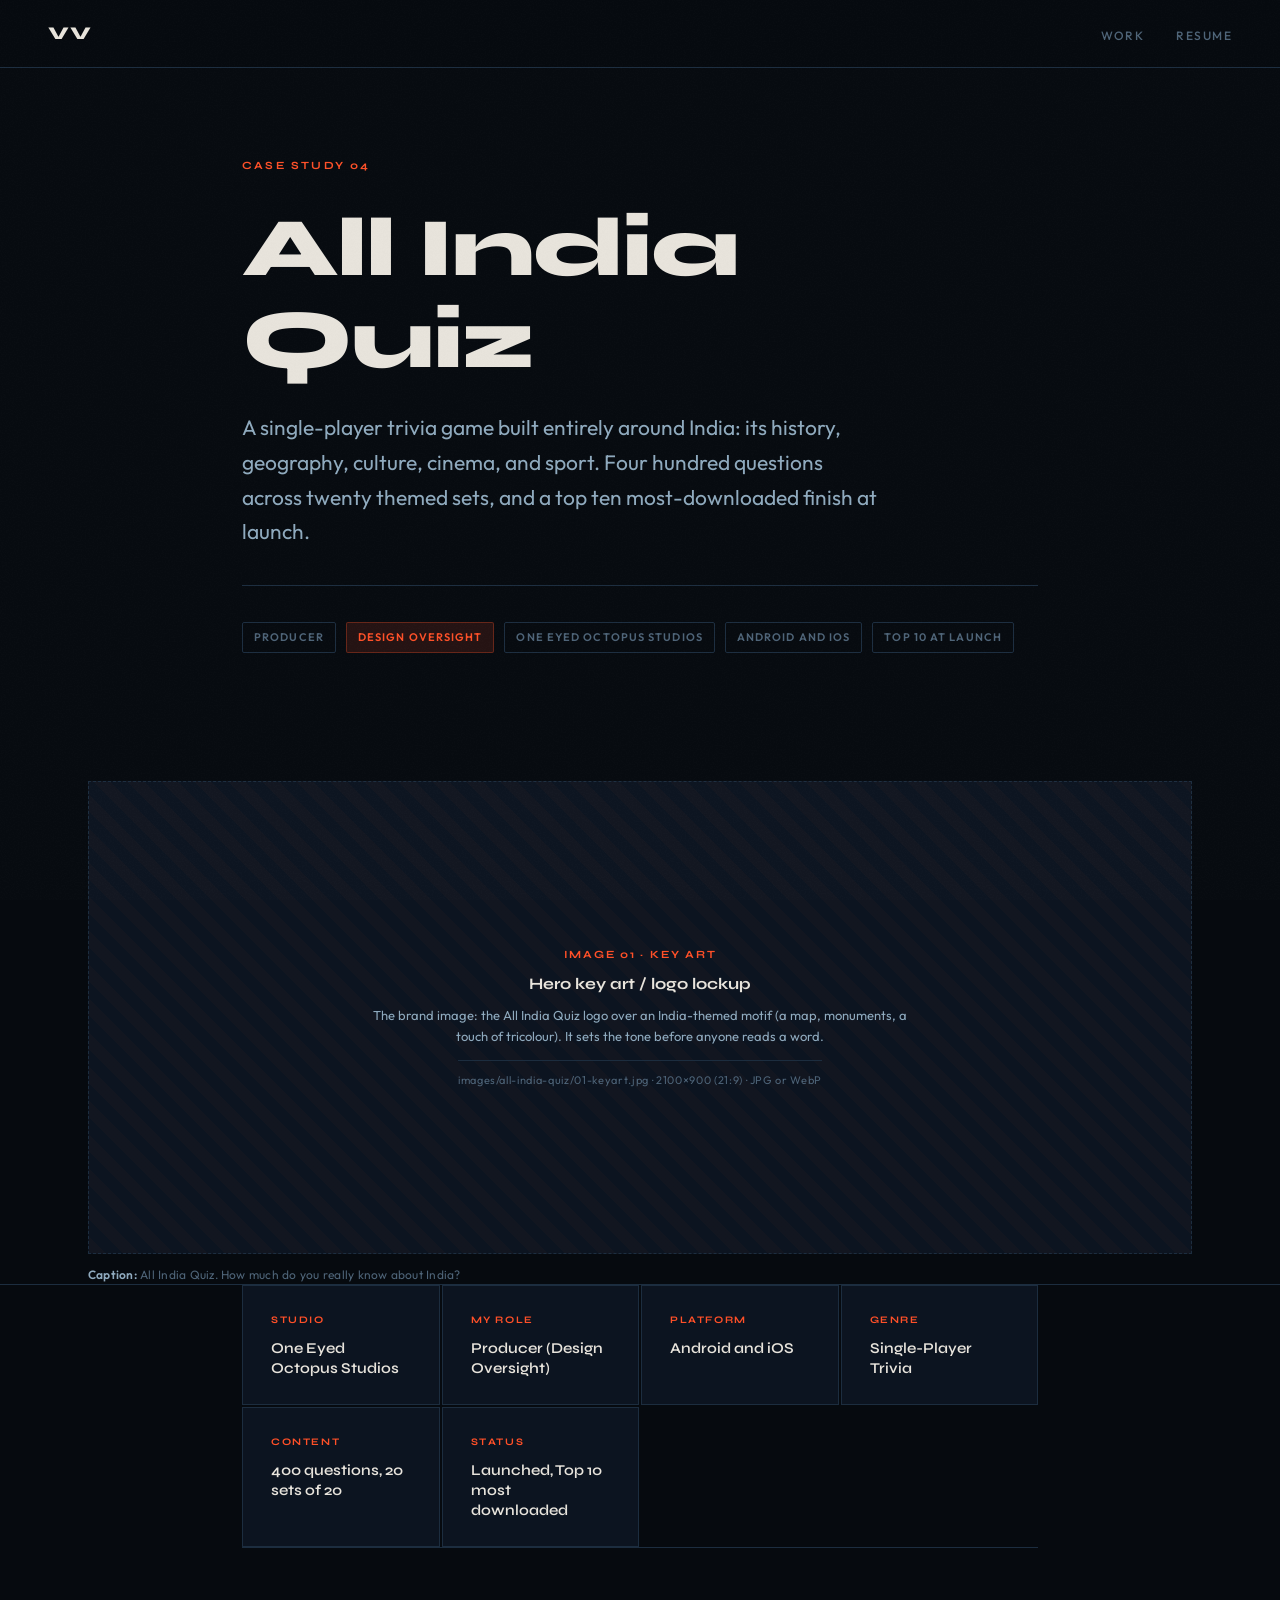
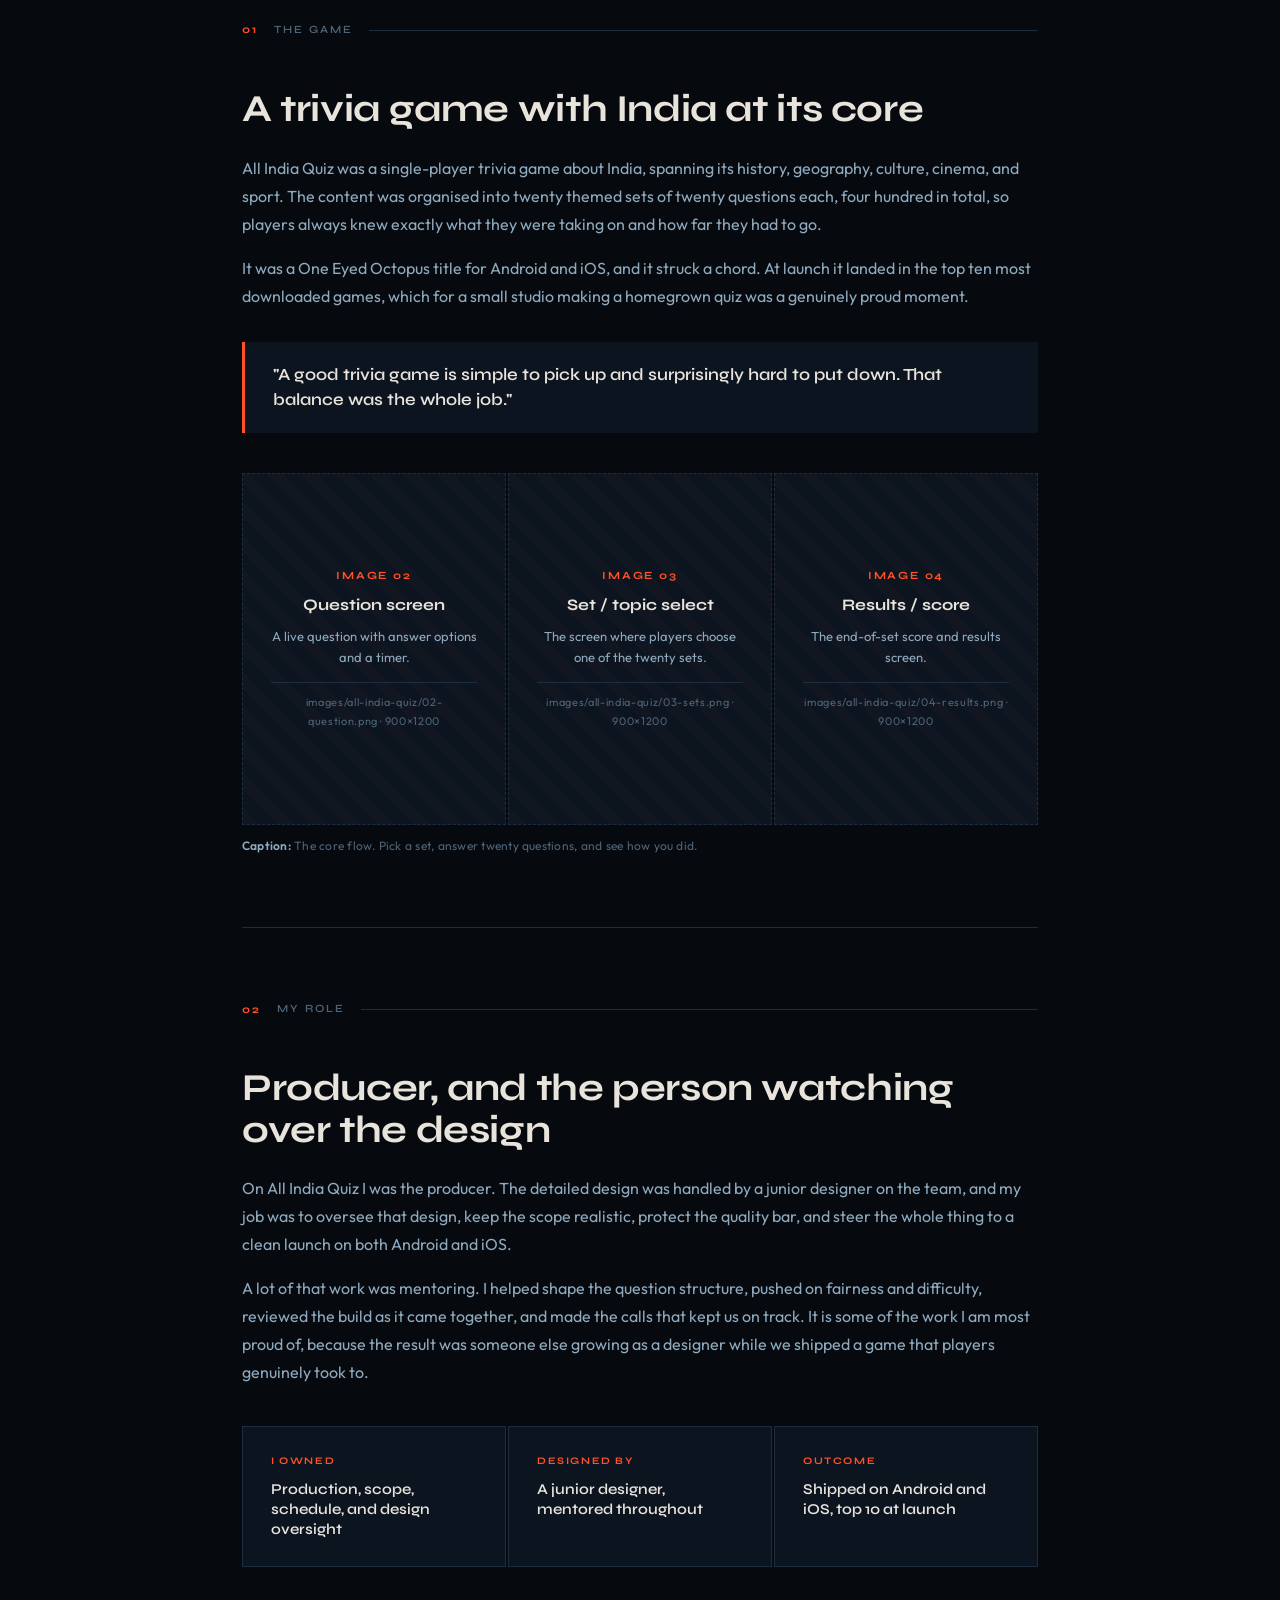
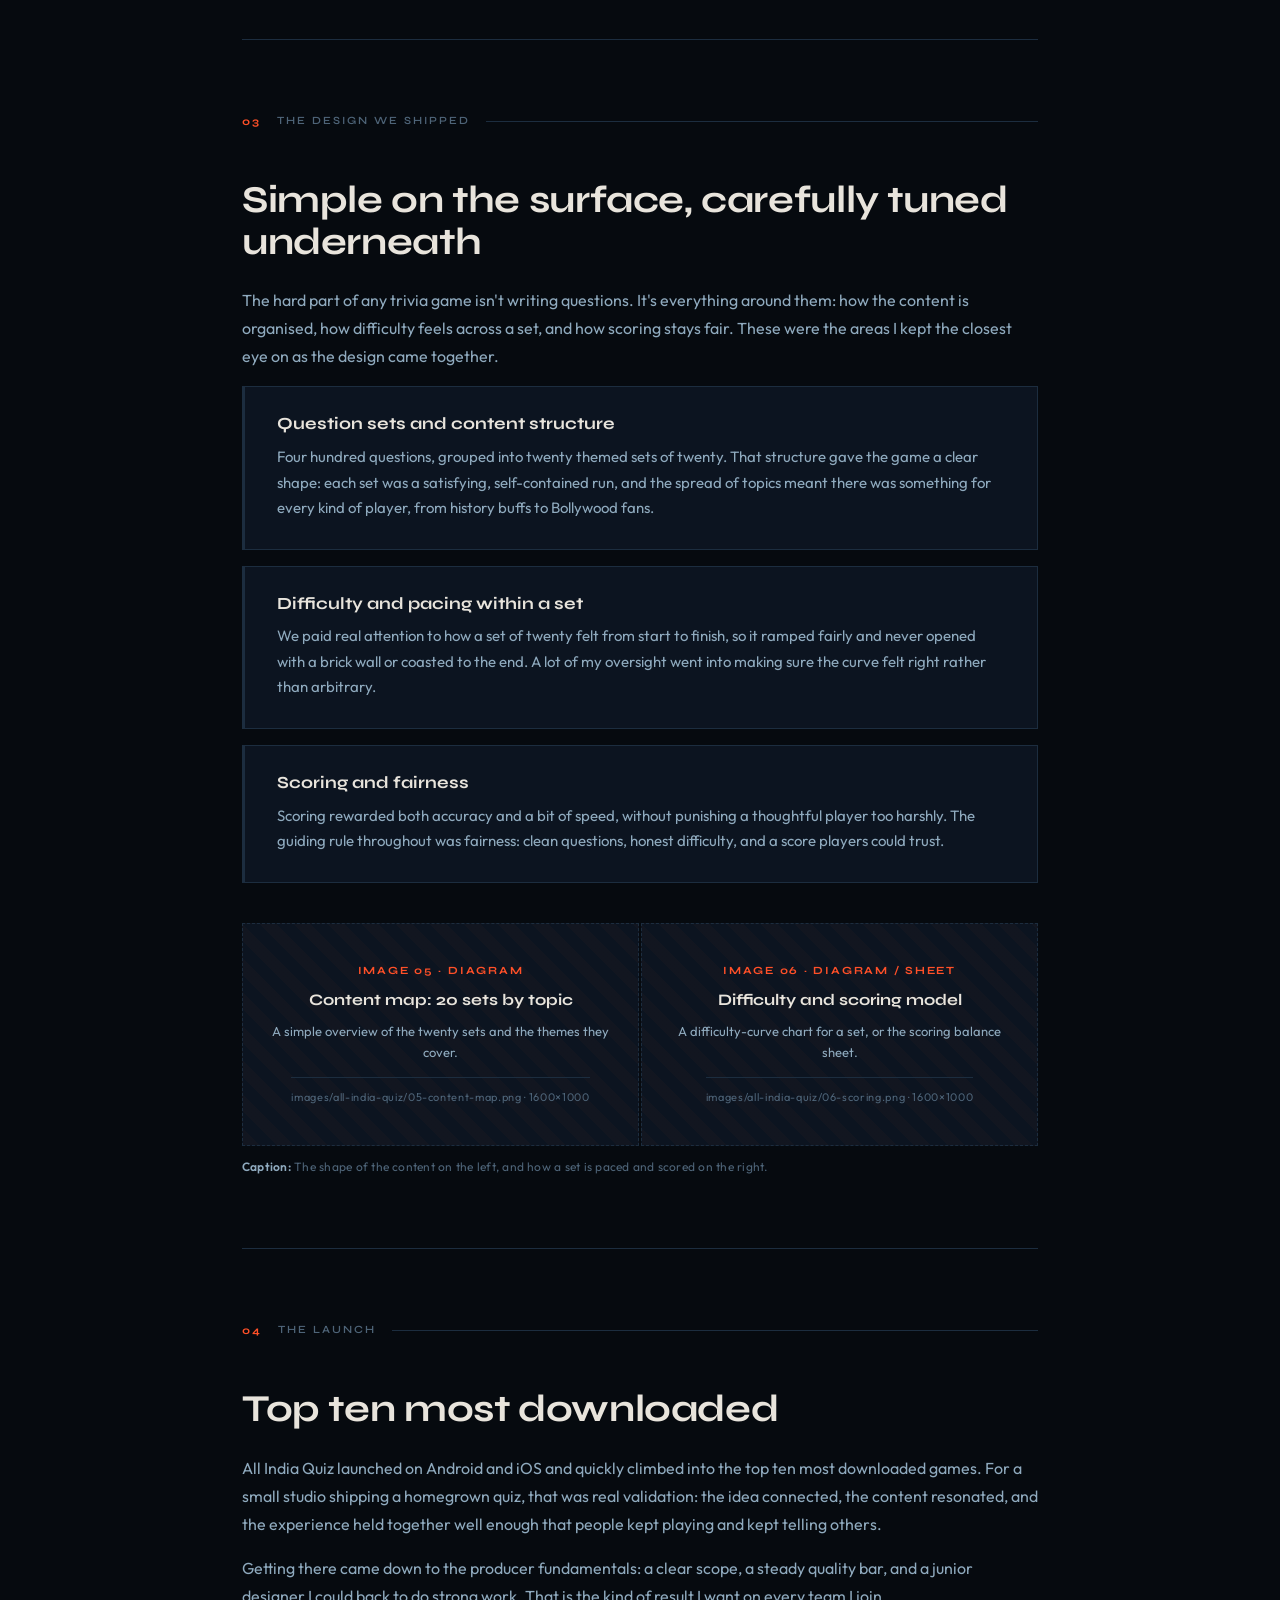
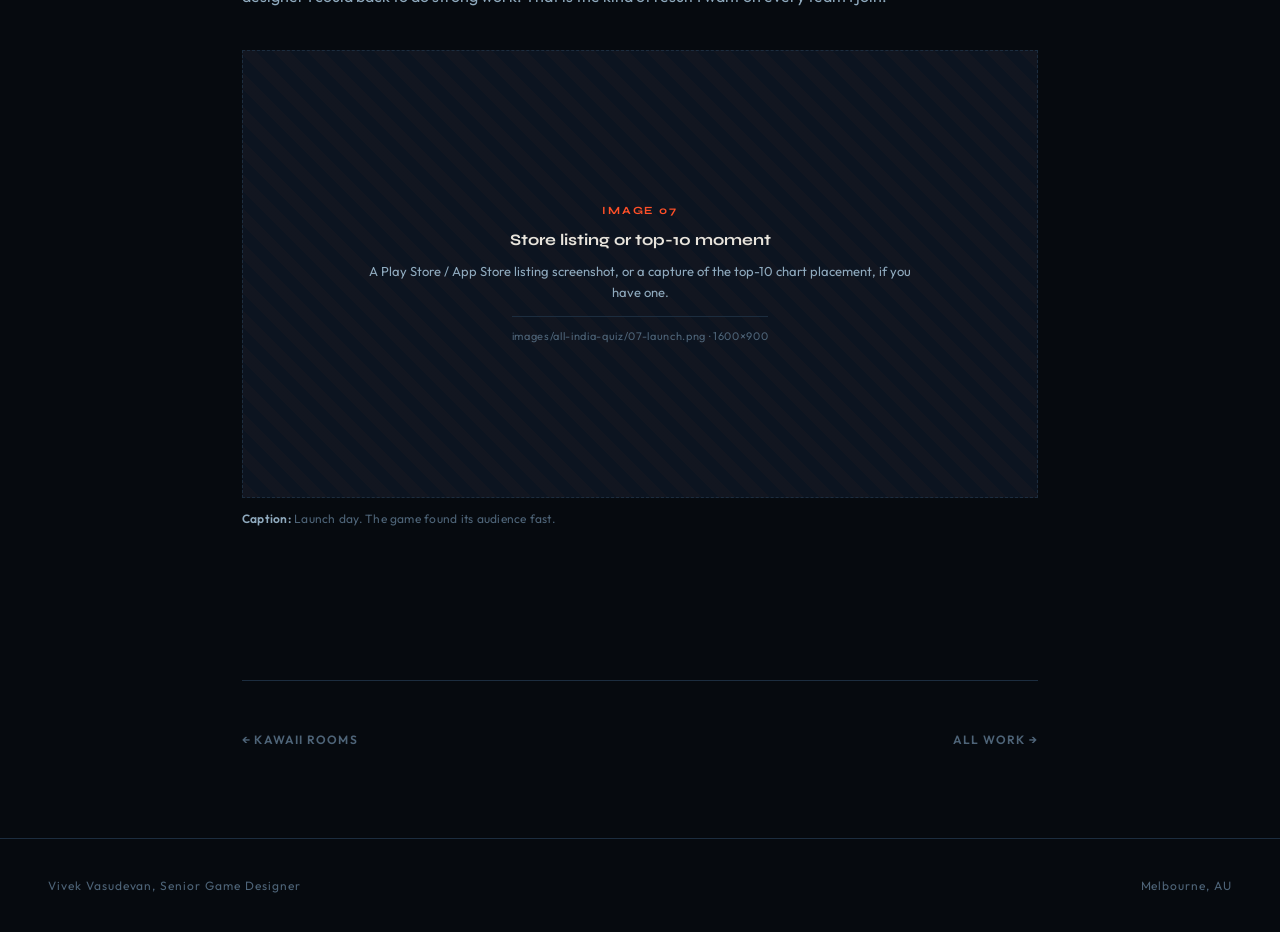
==== all-india-quiz.html @ 25014b4a "Relaunch as game design portfolio with new case studies - New dark 'Senior Game Designer' homepage (" ====
<!DOCTYPE html>
<html lang="en">
<head>
  <meta charset="UTF-8">
  <meta name="viewport" content="width=device-width, initial-scale=1.0">
  <title>All India Quiz · Vivek Vasudevan</title>
  <link rel="stylesheet" href="styles.css">
</head>
<body>

  <nav>
    <a class="nav-logo" href="index.html">VV</a>
    <ul class="nav-links">
      <li><a href="index.html">Work</a></li>
      <li><a href="resume.html">Resume</a></li>
    </ul>
  </nav>

  <!-- ─── HERO ─── -->
  <div class="container">
    <section class="cs-hero">
      <p class="eyebrow animate-1">Case Study 04</p>
      <h1 class="animate-2" style="margin-bottom: 24px;">All India<br>Quiz</h1>
      <p class="lead animate-3">A single-player trivia game built entirely around India: its history, geography, culture, cinema, and sport. Four hundred questions across twenty themed sets, and a top ten most-downloaded finish at launch.</p>
      <div class="cs-meta animate-4">
        <span class="tag">Producer</span>
        <span class="tag-accent tag">Design Oversight</span>
        <span class="tag">One Eyed Octopus Studios</span>
        <span class="tag">Android and iOS</span>
        <span class="tag">Top 10 at launch</span>
      </div>
    </section>
  </div>

  <!-- KEY ART -->
  <div class="wide">
    <div class="media media-wide">
      <div class="img-ph r-ultra">
        <span class="ph-icon">Image 01 · Key Art</span>
        <span class="ph-title">Hero key art / logo lockup</span>
        <span class="ph-desc">The brand image: the All India Quiz logo over an India-themed motif (a map, monuments, a touch of tricolour). It sets the tone before anyone reads a word.</span>
        <span class="ph-spec">images/all-india-quiz/01-keyart.jpg · 2100×900 (21:9) · JPG or WebP</span>
      </div>
      <figcaption><strong>Caption:</strong> All India Quiz. How much do you really know about India?</figcaption>
    </div>
  </div>

  <hr class="divider">

  <!-- INFO GRID -->
  <div class="container" style="padding-top: 0; padding-bottom: 0;">
    <div class="info-grid" style="margin-top: 0;">
      <div class="info-block">
        <div class="label">Studio</div>
        <div class="value">One Eyed Octopus Studios</div>
      </div>
      <div class="info-block">
        <div class="label">My Role</div>
        <div class="value">Producer (Design Oversight)</div>
      </div>
      <div class="info-block">
        <div class="label">Platform</div>
        <div class="value">Android and iOS</div>
      </div>
      <div class="info-block">
        <div class="label">Genre</div>
        <div class="value">Single-Player Trivia</div>
      </div>
      <div class="info-block">
        <div class="label">Content</div>
        <div class="value">400 questions, 20 sets of 20</div>
      </div>
      <div class="info-block">
        <div class="label">Status</div>
        <div class="value">Launched, Top 10 most downloaded</div>
      </div>
    </div>
  </div>

  <!-- ─── 01: The Game ─── -->
  <div class="container">
    <section class="cs-section">
      <div class="section-label">
        <span class="num">01</span>
        <h4>The Game</h4>
      </div>
      <h2>A trivia game with India at its core</h2>
      <p style="margin-top: 20px;">All India Quiz was a single-player trivia game about India, spanning its history, geography, culture, cinema, and sport. The content was organised into twenty themed sets of twenty questions each, four hundred in total, so players always knew exactly what they were taking on and how far they had to go.</p>
      <p>It was a One Eyed Octopus title for Android and iOS, and it struck a chord. At launch it landed in the top ten most downloaded games, which for a small studio making a homegrown quiz was a genuinely proud moment.</p>

      <div class="quote-block">
        <p>"A good trivia game is simple to pick up and surprisingly hard to put down. That balance was the whole job."</p>
      </div>

      <!-- SCREEN GALLERY -->
      <div class="media">
        <div class="media-gallery cols-3">
          <div class="img-ph r-port">
            <span class="ph-icon">Image 02</span>
            <span class="ph-title">Question screen</span>
            <span class="ph-desc">A live question with answer options and a timer.</span>
            <span class="ph-spec">images/all-india-quiz/02-question.png · 900×1200</span>
          </div>
          <div class="img-ph r-port">
            <span class="ph-icon">Image 03</span>
            <span class="ph-title">Set / topic select</span>
            <span class="ph-desc">The screen where players choose one of the twenty sets.</span>
            <span class="ph-spec">images/all-india-quiz/03-sets.png · 900×1200</span>
          </div>
          <div class="img-ph r-port">
            <span class="ph-icon">Image 04</span>
            <span class="ph-title">Results / score</span>
            <span class="ph-desc">The end-of-set score and results screen.</span>
            <span class="ph-spec">images/all-india-quiz/04-results.png · 900×1200</span>
          </div>
        </div>
        <figcaption><strong>Caption:</strong> The core flow. Pick a set, answer twenty questions, and see how you did.</figcaption>
      </div>
    </section>
  </div>

  <!-- ─── 02: My Role ─── -->
  <div class="container">
    <section class="cs-section">
      <div class="section-label">
        <span class="num">02</span>
        <h4>My Role</h4>
      </div>
      <h2>Producer, and the person watching over the design</h2>
      <p style="margin-top: 20px;">On All India Quiz I was the producer. The detailed design was handled by a junior designer on the team, and my job was to oversee that design, keep the scope realistic, protect the quality bar, and steer the whole thing to a clean launch on both Android and iOS.</p>
      <p>A lot of that work was mentoring. I helped shape the question structure, pushed on fairness and difficulty, reviewed the build as it came together, and made the calls that kept us on track. It is some of the work I am most proud of, because the result was someone else growing as a designer while we shipped a game that players genuinely took to.</p>

      <div class="info-grid">
        <div class="info-block">
          <div class="label">I owned</div>
          <div class="value">Production, scope, schedule, and design oversight</div>
        </div>
        <div class="info-block">
          <div class="label">Designed by</div>
          <div class="value">A junior designer, mentored throughout</div>
        </div>
        <div class="info-block">
          <div class="label">Outcome</div>
          <div class="value">Shipped on Android and iOS, top 10 at launch</div>
        </div>
      </div>
    </section>
  </div>

  <!-- ─── 03: The Design ─── -->
  <div class="container">
    <section class="cs-section">
      <div class="section-label">
        <span class="num">03</span>
        <h4>The Design We Shipped</h4>
      </div>
      <h2>Simple on the surface, carefully tuned underneath</h2>
      <p style="margin-top: 20px;">The hard part of any trivia game isn't writing questions. It's everything around them: how the content is organised, how difficulty feels across a set, and how scoring stays fair. These were the areas I kept the closest eye on as the design came together.</p>

      <div class="system-block">
        <h3>Question sets and content structure</h3>
        <p>Four hundred questions, grouped into twenty themed sets of twenty. That structure gave the game a clear shape: each set was a satisfying, self-contained run, and the spread of topics meant there was something for every kind of player, from history buffs to Bollywood fans.</p>
      </div>

      <div class="system-block">
        <h3>Difficulty and pacing within a set</h3>
        <p>We paid real attention to how a set of twenty felt from start to finish, so it ramped fairly and never opened with a brick wall or coasted to the end. A lot of my oversight went into making sure the curve felt right rather than arbitrary.</p>
      </div>

      <div class="system-block">
        <h3>Scoring and fairness</h3>
        <p>Scoring rewarded both accuracy and a bit of speed, without punishing a thoughtful player too harshly. The guiding rule throughout was fairness: clean questions, honest difficulty, and a score players could trust.</p>
      </div>

      <!-- SYSTEM DIAGRAMS -->
      <div class="media">
        <div class="media-gallery cols-2">
          <div class="img-ph r-wide">
            <span class="ph-icon">Image 05 · Diagram</span>
            <span class="ph-title">Content map: 20 sets by topic</span>
            <span class="ph-desc">A simple overview of the twenty sets and the themes they cover.</span>
            <span class="ph-spec">images/all-india-quiz/05-content-map.png · 1600×1000</span>
          </div>
          <div class="img-ph r-wide">
            <span class="ph-icon">Image 06 · Diagram / Sheet</span>
            <span class="ph-title">Difficulty and scoring model</span>
            <span class="ph-desc">A difficulty-curve chart for a set, or the scoring balance sheet.</span>
            <span class="ph-spec">images/all-india-quiz/06-scoring.png · 1600×1000</span>
          </div>
        </div>
        <figcaption><strong>Caption:</strong> The shape of the content on the left, and how a set is paced and scored on the right.</figcaption>
      </div>
    </section>
  </div>

  <!-- ─── 04: The Launch ─── -->
  <div class="container">
    <section class="cs-section">
      <div class="section-label">
        <span class="num">04</span>
        <h4>The Launch</h4>
      </div>
      <h2>Top ten most downloaded</h2>
      <p style="margin-top: 20px;">All India Quiz launched on Android and iOS and quickly climbed into the top ten most downloaded games. For a small studio shipping a homegrown quiz, that was real validation: the idea connected, the content resonated, and the experience held together well enough that people kept playing and kept telling others.</p>
      <p>Getting there came down to the producer fundamentals: a clear scope, a steady quality bar, and a junior designer I could back to do strong work. That is the kind of result I want on every team I join.</p>

      <!-- LAUNCH / STORE -->
      <div class="media">
        <div class="img-ph r-wide">
          <span class="ph-icon">Image 07</span>
          <span class="ph-title">Store listing or top-10 moment</span>
          <span class="ph-desc">A Play Store / App Store listing screenshot, or a capture of the top-10 chart placement, if you have one.</span>
          <span class="ph-spec">images/all-india-quiz/07-launch.png · 1600×900</span>
        </div>
        <figcaption><strong>Caption:</strong> Launch day. The game found its audience fast.</figcaption>
      </div>
    </section>
  </div>

  <!-- ─── PROJECT NAV ─── -->
  <div class="container">
    <div class="project-nav">
      <a href="kawaii-rooms.html">← Kawaii Rooms</a>
      <a href="index.html">All Work →</a>
    </div>
  </div>

  <footer>
    <p>Vivek Vasudevan, Senior Game Designer</p>
    <p>Melbourne, AU</p>
  </footer>

</body>
</html>
---- styles.css ----
@import url('https://fonts.googleapis.com/css2?family=Syne:wght@400;600;700;800&family=Outfit:wght@300;400;500;600&display=swap');

:root {
  --bg: #060A0F;
  --surface: #0C1420;
  --surface-hover: #111C2A;
  --border: #1C2D3F;
  --text: #E8E4DC;
  --text-secondary: #8FAABE;
  --muted: #4E6478;
  --accent: #FF5028;
  --accent-dim: rgba(255,80,40,0.12);
  --teal: #00BFA8;
  --font-display: 'Syne', sans-serif;
  --font-body: 'Outfit', sans-serif;
  --nav-height: 68px;
  --content-width: 860px;
  --wide-width: 1200px;
  --gap: clamp(60px, 8vw, 96px);
}

* { margin: 0; padding: 0; box-sizing: border-box; }
html { scroll-behavior: smooth; }

body {
  background: var(--bg);
  color: var(--text);
  font-family: var(--font-body);
  font-size: 16px;
  line-height: 1.75;
  -webkit-font-smoothing: antialiased;
}

body::after {
  content: '';
  position: fixed;
  inset: 0;
  pointer-events: none;
  z-index: 9999;
  background-image: url("data:image/svg+xml,%3Csvg xmlns='http://www.w3.org/2000/svg' width='300' height='300'%3E%3Cfilter id='n'%3E%3CfeTurbulence type='fractalNoise' baseFrequency='0.75' numOctaves='4' stitchTiles='stitch'/%3E%3CfeColorMatrix type='saturate' values='0'/%3E%3C/filter%3E%3Crect width='300' height='300' filter='url(%23n)' opacity='0.05'/%3E%3C/svg%3E");
  opacity: 0.5;
}

/* ─── NAV ─── */
nav {
  position: fixed;
  top: 0; left: 0; right: 0;
  height: var(--nav-height);
  z-index: 200;
  display: flex;
  align-items: center;
  justify-content: space-between;
  padding: 0 48px;
  background: rgba(6,10,15,0.92);
  backdrop-filter: blur(16px);
  border-bottom: 1px solid var(--border);
}

.nav-logo {
  font-family: var(--font-display);
  font-weight: 800;
  font-size: 18px;
  letter-spacing: 0.06em;
  color: var(--text);
  text-decoration: none;
}

.nav-links {
  display: flex;
  gap: 32px;
  list-style: none;
}

.nav-links a {
  font-size: 12px;
  font-weight: 500;
  letter-spacing: 0.12em;
  text-transform: uppercase;
  color: var(--muted);
  text-decoration: none;
  transition: color 0.2s;
}

.nav-links a:hover,
.nav-links a.active { color: var(--text); }

/* ─── LAYOUT ─── */
.container {
  max-width: var(--content-width);
  margin: 0 auto;
  padding: 0 32px;
}

.wide {
  max-width: var(--wide-width);
  margin: 0 auto;
  padding: 0 48px;
}

/* ─── TYPOGRAPHY ─── */
h1, h2, h3, h4 {
  font-family: var(--font-display);
  line-height: 1.1;
  font-weight: 700;
}

h1 { font-size: clamp(44px, 6.5vw, 84px); font-weight: 800; letter-spacing: -0.02em; }
h2 { font-size: clamp(26px, 3.5vw, 38px); letter-spacing: -0.01em; }
h3 { font-size: clamp(18px, 2vw, 22px); }

p { color: var(--text-secondary); }

.lead {
  font-size: clamp(17px, 2vw, 21px);
  color: var(--text-secondary);
  max-width: 640px;
  line-height: 1.65;
}

/* ─── TAGS ─── */
.tag {
  display: inline-block;
  font-size: 11px;
  font-weight: 600;
  letter-spacing: 0.1em;
  text-transform: uppercase;
  padding: 5px 11px;
  border: 1px solid var(--border);
  color: var(--muted);
  border-radius: 2px;
}

.tag-accent {
  border-color: rgba(255,80,40,0.3);
  color: var(--accent);
  background: var(--accent-dim);
}

.tag-teal {
  border-color: rgba(0,191,168,0.25);
  color: var(--teal);
  background: rgba(0,191,168,0.07);
}

.tags { display: flex; flex-wrap: wrap; gap: 8px; }

/* ─── DIVIDER ─── */
.divider { border: none; border-top: 1px solid var(--border); }

/* ─── SECTION LABEL ─── */
.section-label {
  display: flex;
  align-items: center;
  gap: 16px;
  margin-bottom: 48px;
}

.section-label .num {
  font-family: var(--font-display);
  font-size: 11px;
  font-weight: 700;
  letter-spacing: 0.18em;
  color: var(--accent);
}

.section-label h4 {
  font-family: var(--font-display);
  font-size: 11px;
  font-weight: 600;
  letter-spacing: 0.18em;
  text-transform: uppercase;
  color: var(--muted);
}

.section-label::after {
  content: '';
  flex: 1;
  height: 1px;
  background: var(--border);
}

/* ─── PROJECT CARDS ─── */
.projects-grid {
  display: grid;
  grid-template-columns: repeat(2, 1fr);
  gap: 2px;
  margin-top: 48px;
}

.project-card {
  display: block;
  background: var(--surface);
  padding: 40px 32px;
  text-decoration: none;
  border: 1px solid var(--border);
  transition: background 0.2s, transform 0.2s;
  position: relative;
  overflow: hidden;
}

.project-card::after {
  content: '';
  position: absolute;
  bottom: 0; left: 0;
  width: 0; height: 2px;
  background: var(--accent);
  transition: width 0.35s ease;
}

.project-card:hover::after { width: 100%; }
.project-card:hover { background: var(--surface-hover); transform: translateY(-2px); }

.card-meta {
  display: flex;
  align-items: center;
  gap: 10px;
  margin-bottom: 20px;
}

.card-num {
  font-family: var(--font-display);
  font-size: 11px;
  font-weight: 700;
  letter-spacing: 0.14em;
  color: var(--accent);
}

.card-type {
  font-size: 11px;
  font-weight: 500;
  letter-spacing: 0.08em;
  text-transform: uppercase;
  color: var(--muted);
}

.project-card h3 {
  font-size: 22px;
  color: var(--text);
  margin-bottom: 12px;
  line-height: 1.25;
}

.project-card > p {
  font-size: 14px;
  color: var(--muted);
  margin-bottom: 28px;
  max-width: 100%;
  line-height: 1.6;
}

.card-footer {
  display: flex;
  align-items: center;
  justify-content: space-between;
}

.card-arrow {
  font-size: 18px;
  color: var(--accent);
  opacity: 0;
  transition: opacity 0.2s, transform 0.2s;
}

.project-card:hover .card-arrow { opacity: 1; transform: translateX(4px); }

/* ─── CASE STUDY HERO ─── */
.cs-hero {
  padding-top: calc(var(--nav-height) + 88px);
  padding-bottom: 80px;
}

.cs-hero .eyebrow {
  font-family: var(--font-display);
  font-size: 11px;
  font-weight: 700;
  letter-spacing: 0.2em;
  text-transform: uppercase;
  color: var(--accent);
  margin-bottom: 28px;
}

.cs-meta {
  display: flex;
  flex-wrap: wrap;
  gap: 10px;
  margin-top: 36px;
  padding-top: 36px;
  border-top: 1px solid var(--border);
}

/* ─── CASE STUDY BODY ─── */
.cs-section {
  padding: 72px 0;
  border-top: 1px solid var(--border);
}

.cs-section h2 { margin-bottom: 24px; }

.cs-section p + p { margin-top: 16px; }

.cs-section ul, .cs-section ol {
  padding-left: 20px;
  color: var(--text-secondary);
}

.cs-section li { margin-bottom: 8px; }

/* ─── INFO GRID ─── */
.info-grid {
  display: grid;
  grid-template-columns: repeat(auto-fit, minmax(190px, 1fr));
  gap: 2px;
  margin-top: 40px;
}

.info-block {
  background: var(--surface);
  padding: 26px 28px;
  border: 1px solid var(--border);
}

.info-block .label {
  font-family: var(--font-display);
  font-size: 10px;
  font-weight: 700;
  letter-spacing: 0.16em;
  text-transform: uppercase;
  color: var(--accent);
  margin-bottom: 8px;
}

.info-block .value {
  font-family: var(--font-display);
  font-size: 15px;
  font-weight: 600;
  color: var(--text);
  line-height: 1.35;
}

/* ─── SYSTEM BLOCKS ─── */
.system-block {
  background: var(--surface);
  border: 1px solid var(--border);
  border-left: 3px solid var(--border);
  padding: 28px 32px;
  margin-top: 16px;
  transition: border-left-color 0.2s;
}

.system-block:hover { border-left-color: var(--accent); }

.system-block h3 {
  font-size: 17px;
  color: var(--text);
  margin-bottom: 10px;
}

.system-block p {
  font-size: 15px;
  line-height: 1.7;
  max-width: none;
}

/* ─── QUOTE ─── */
.quote-block {
  border-left: 3px solid var(--accent);
  padding: 20px 28px;
  margin: 32px 0;
  background: var(--surface);
}

.quote-block p {
  font-family: var(--font-display);
  font-size: 17px;
  font-weight: 600;
  color: var(--text);
  max-width: 100%;
  line-height: 1.5;
}

/* ─── VIDEO ─── */
.video-wrap {
  position: relative;
  padding-bottom: 56.25%;
  margin-top: 40px;
  background: var(--surface);
  border: 1px solid var(--border);
}

.video-wrap iframe {
  position: absolute;
  inset: 0;
  width: 100%;
  height: 100%;
  border: none;
}

/* ─── TO-CONFIRM PLACEHOLDER (swap for real text) ─── */
.tbc {
  background: var(--accent-dim);
  color: var(--accent);
  border: 1px dashed rgba(255,80,40,0.4);
  border-radius: 2px;
  padding: 0 6px;
  font-size: 0.92em;
  font-weight: 500;
  white-space: nowrap;
}

/* ─── MEDIA / IMAGES ─── */
.media { margin-top: 40px; }
.media + .media { margin-top: 24px; }

/* real image figure */
.media figure { margin: 0; }
.media img {
  display: block;
  width: 100%;
  height: auto;
  border: 1px solid var(--border);
  background: var(--surface);
}

/* full-bleed key art that breaks out of the text column */
.media-wide { margin-top: 48px; }

/* image gallery grid */
.media-gallery {
  display: grid;
  gap: 2px;
  margin-top: 40px;
}
.media-gallery.cols-2 { grid-template-columns: repeat(2, 1fr); }
.media-gallery.cols-3 { grid-template-columns: repeat(3, 1fr); }

/* caption */
.media figcaption,
.media-caption {
  margin-top: 12px;
  font-size: 12px;
  line-height: 1.5;
  letter-spacing: 0.02em;
  color: var(--muted);
}
.media figcaption strong,
.media-caption strong { color: var(--text-secondary); font-weight: 600; }

/* ─── IMAGE PLACEHOLDER (swap for a real <img> when art is ready) ─── */
.img-ph {
  display: flex;
  flex-direction: column;
  align-items: center;
  justify-content: center;
  gap: 10px;
  text-align: center;
  padding: 28px;
  background:
    repeating-linear-gradient(45deg, rgba(255,80,40,0.025) 0 12px, transparent 12px 24px),
    var(--surface);
  border: 1px dashed var(--border);
  color: var(--muted);
  min-height: 220px;
}
.img-ph .ph-icon {
  font-family: var(--font-display);
  font-size: 11px;
  font-weight: 700;
  letter-spacing: 0.16em;
  text-transform: uppercase;
  color: var(--accent);
}
.img-ph .ph-title {
  font-family: var(--font-display);
  font-size: 16px;
  font-weight: 700;
  color: var(--text);
  max-width: 520px;
  line-height: 1.3;
}
.img-ph .ph-desc { font-size: 13px; line-height: 1.6; color: var(--text-secondary); max-width: 560px; }
.img-ph .ph-spec {
  font-size: 11px;
  letter-spacing: 0.06em;
  color: var(--muted);
  border-top: 1px solid var(--border);
  padding-top: 10px;
  margin-top: 4px;
}
/* ratio helpers for placeholders */
.img-ph.r-wide   { aspect-ratio: 16 / 9; min-height: 0; }
.img-ph.r-ultra  { aspect-ratio: 21 / 9; min-height: 0; }
.img-ph.r-square { aspect-ratio: 1 / 1;  min-height: 0; }
.img-ph.r-port   { aspect-ratio: 3 / 4;  min-height: 0; }

@media (max-width: 640px) {
  .media-gallery.cols-3 { grid-template-columns: repeat(2, 1fr); }
}

/* ─── PROJECT NAV ─── */
.project-nav {
  display: flex;
  justify-content: space-between;
  padding: 48px 0;
  border-top: 1px solid var(--border);
  margin-top: 80px;
}

.project-nav a {
  text-decoration: none;
  color: var(--muted);
  font-size: 12px;
  font-weight: 600;
  letter-spacing: 0.1em;
  text-transform: uppercase;
  transition: color 0.2s;
}

.project-nav a:hover { color: var(--accent); }

/* ─── RESUME ─── */
.resume-section { margin-bottom: 56px; }

.resume-section > h3 {
  font-size: 11px;
  font-weight: 700;
  letter-spacing: 0.18em;
  text-transform: uppercase;
  color: var(--accent);
  margin-bottom: 28px;
  padding-bottom: 12px;
  border-bottom: 1px solid var(--border);
}

.job {
  display: grid;
  grid-template-columns: 1fr 160px;
  gap: 16px;
  padding: 28px 0;
  border-bottom: 1px solid rgba(28,45,63,0.5);
}

.job:last-child { border-bottom: none; }

.job-title {
  font-family: var(--font-display);
  font-size: 17px;
  font-weight: 700;
  color: var(--text);
  margin-bottom: 4px;
}

.job-company {
  font-size: 13px;
  color: var(--accent);
  margin-bottom: 14px;
  font-weight: 500;
}

.job-date {
  font-family: var(--font-display);
  font-size: 12px;
  font-weight: 600;
  letter-spacing: 0.06em;
  color: var(--muted);
  text-align: right;
  padding-top: 4px;
}

.job ul {
  padding-left: 16px;
  color: var(--text-secondary);
  font-size: 14px;
}

.job li { margin-bottom: 6px; line-height: 1.6; }

.skills-list { display: flex; flex-wrap: wrap; gap: 8px; }

/* ─── FOOTER ─── */
footer {
  border-top: 1px solid var(--border);
  padding: 36px 48px;
  display: flex;
  align-items: center;
  justify-content: space-between;
  margin-top: 40px;
}

footer p {
  font-size: 12px;
  letter-spacing: 0.08em;
  color: var(--muted);
  max-width: none;
}

/* ─── HOME HERO ─── */
.home-hero {
  padding-top: calc(var(--nav-height) + 128px);
  padding-bottom: 128px;
  position: relative;
  overflow: hidden;
}

.hero-glow-1 {
  position: absolute;
  top: -150px; right: -80px;
  width: 560px; height: 560px;
  background: radial-gradient(circle, rgba(255,80,40,0.07) 0%, transparent 68%);
  pointer-events: none;
}

.hero-glow-2 {
  position: absolute;
  bottom: -80px; left: -40px;
  width: 380px; height: 380px;
  background: radial-gradient(circle, rgba(0,191,168,0.04) 0%, transparent 68%);
  pointer-events: none;
}

.home-hero .eyebrow {
  font-family: var(--font-display);
  font-size: 11px;
  font-weight: 700;
  letter-spacing: 0.22em;
  text-transform: uppercase;
  color: var(--accent);
  margin-bottom: 28px;
}

/* ─── ABOUT STRIP ─── */
.about-strip {
  background: var(--surface);
  border-top: 1px solid var(--border);
  border-bottom: 1px solid var(--border);
}

.about-inner {
  display: grid;
  grid-template-columns: 200px 1fr;
  gap: 80px;
  align-items: start;
  padding: 72px 48px;
  max-width: var(--wide-width);
  margin: 0 auto;
}

.about-inner h2 {
  font-size: 22px;
  line-height: 1.3;
  color: var(--text);
}

/* ─── SKILLS STRIP ─── */
.skills-categories {
  display: grid;
  grid-template-columns: repeat(4, 1fr);
  gap: 2px;
  margin-top: 40px;
}

.skill-cat {
  background: var(--surface);
  padding: 28px;
  border: 1px solid var(--border);
}

.skill-cat > h4 {
  font-family: var(--font-display);
  font-size: 10px;
  font-weight: 700;
  letter-spacing: 0.16em;
  text-transform: uppercase;
  color: var(--accent);
  margin-bottom: 18px;
}

.skill-cat ul { list-style: none; padding: 0; }

.skill-cat li {
  font-size: 14px;
  color: var(--text-secondary);
  padding: 7px 0;
  border-bottom: 1px solid var(--border);
  line-height: 1.4;
}

.skill-cat li:last-child { border-bottom: none; }

/* ─── ANIMATIONS ─── */
@keyframes fadeUp {
  from { opacity: 0; transform: translateY(20px); }
  to   { opacity: 1; transform: translateY(0); }
}

.animate-1 { animation: fadeUp 0.65s ease both; }
.animate-2 { animation: fadeUp 0.65s 0.08s ease both; }
.animate-3 { animation: fadeUp 0.65s 0.18s ease both; }
.animate-4 { animation: fadeUp 0.65s 0.28s ease both; }

/* ─── RESPONSIVE ─── */
@media (max-width: 900px) {
  .projects-grid { grid-template-columns: 1fr; }
  .skills-categories { grid-template-columns: repeat(2, 1fr); }
  .about-inner { grid-template-columns: 1fr; gap: 28px; }
}

@media (max-width: 640px) {
  nav { padding: 0 20px; }
  .nav-logo { font-size: 15px; }
  .wide { padding: 0 20px; }
  .container { padding: 0 20px; }
  .skills-categories { grid-template-columns: 1fr; }
  .job { grid-template-columns: 1fr; }
  .job-date { text-align: left; }
  footer { padding: 28px 20px; flex-direction: column; gap: 8px; }
}
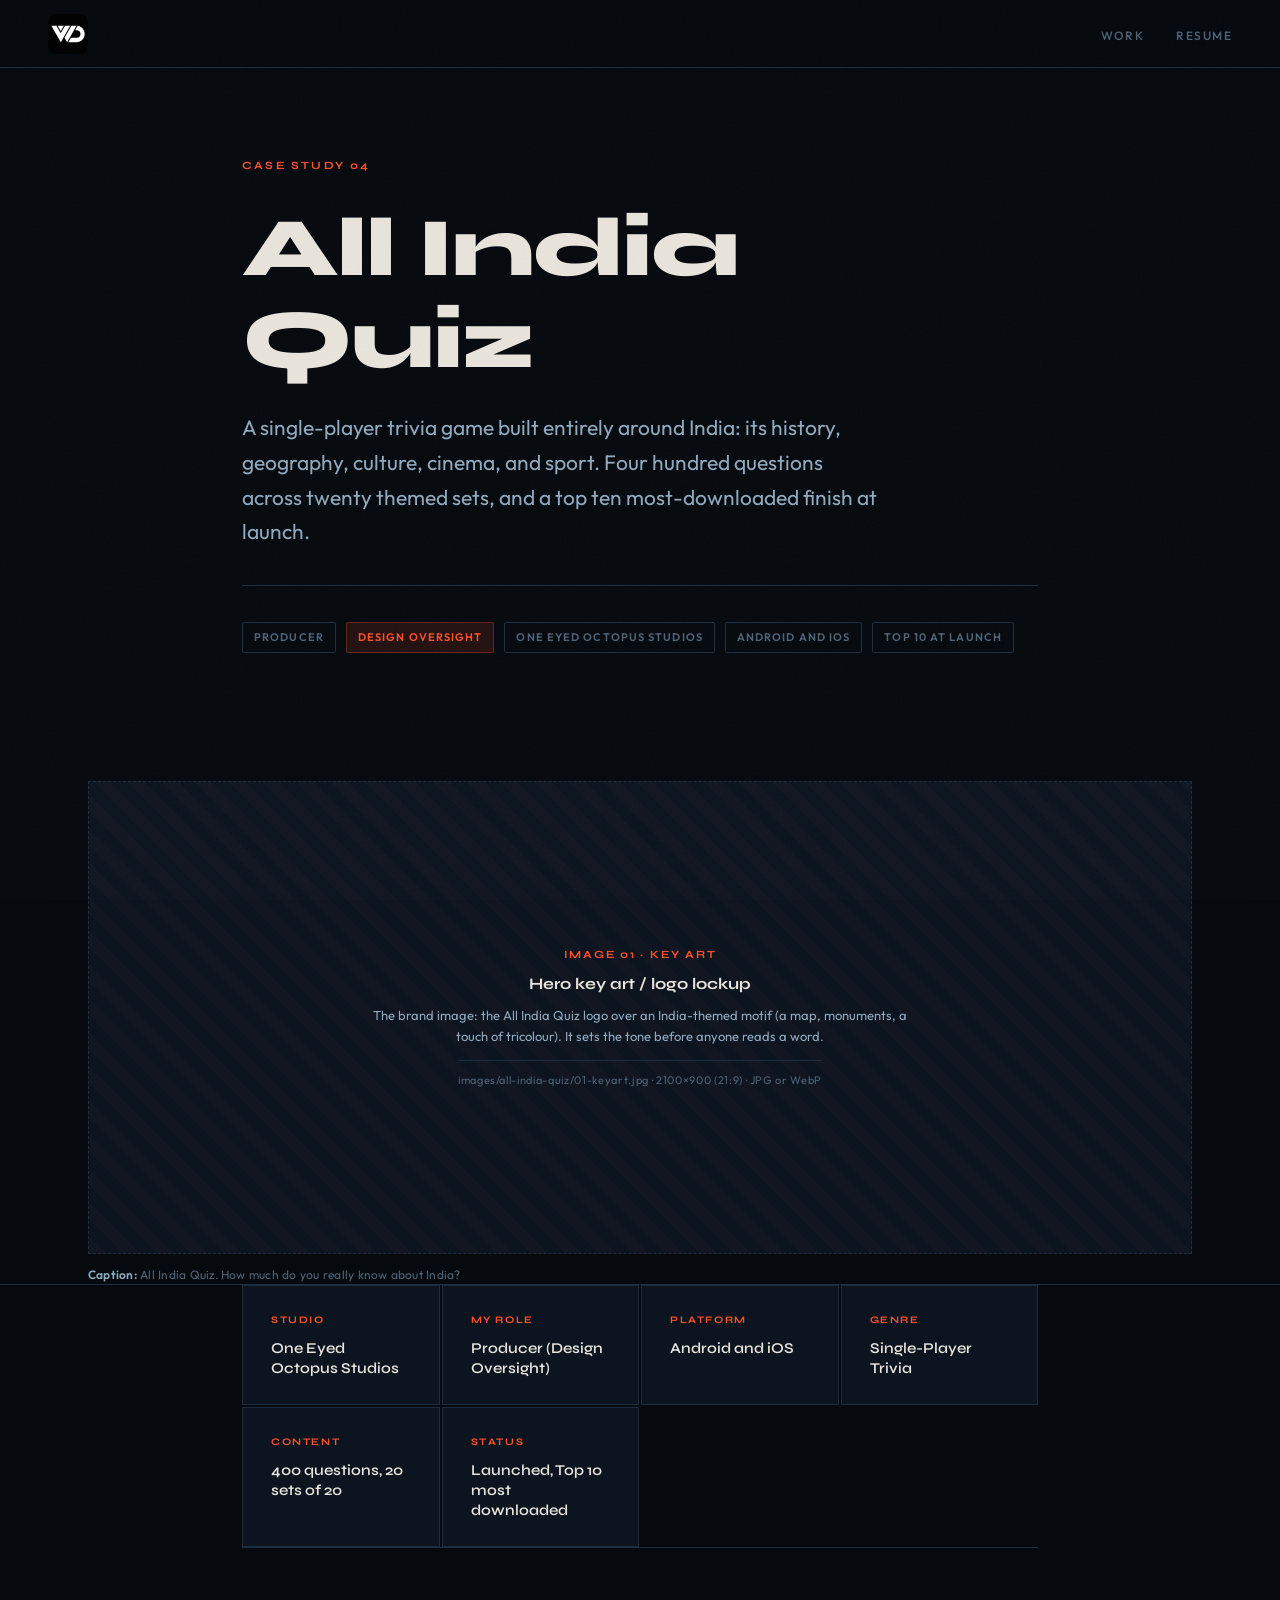
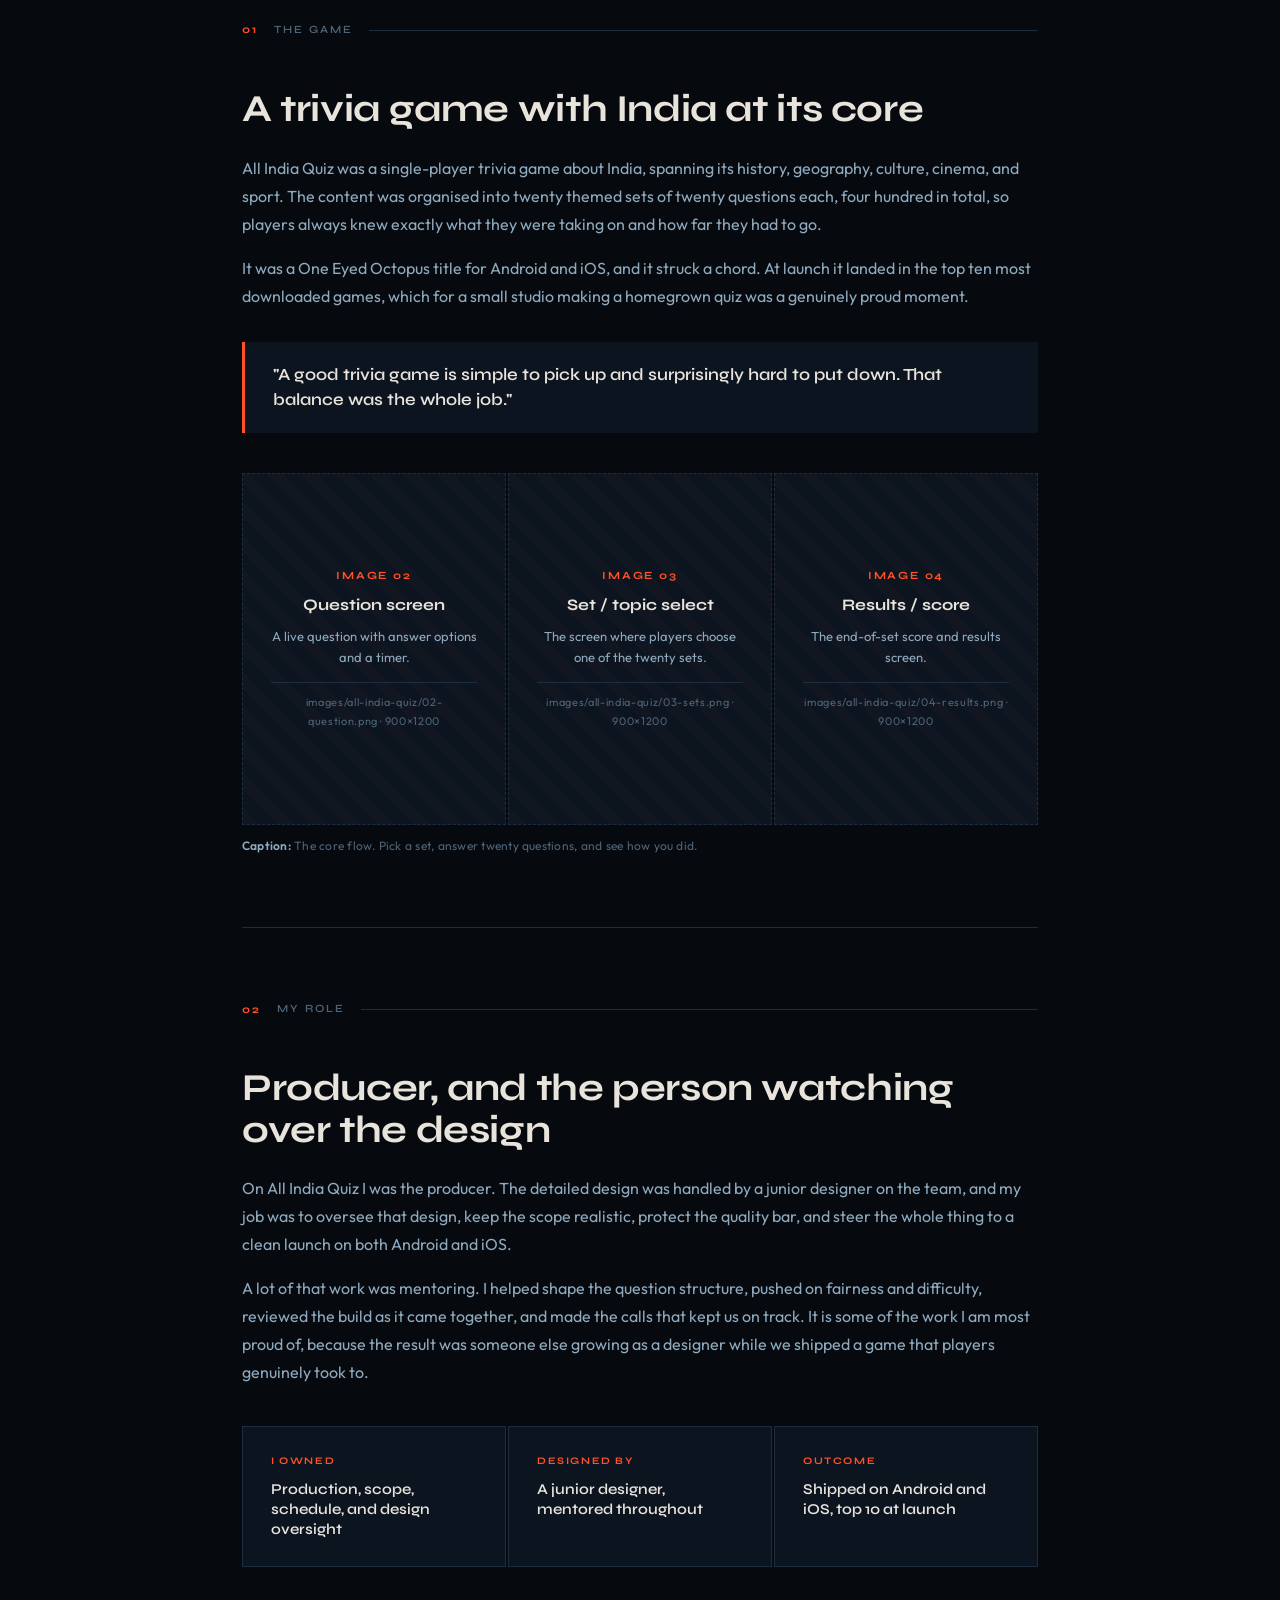
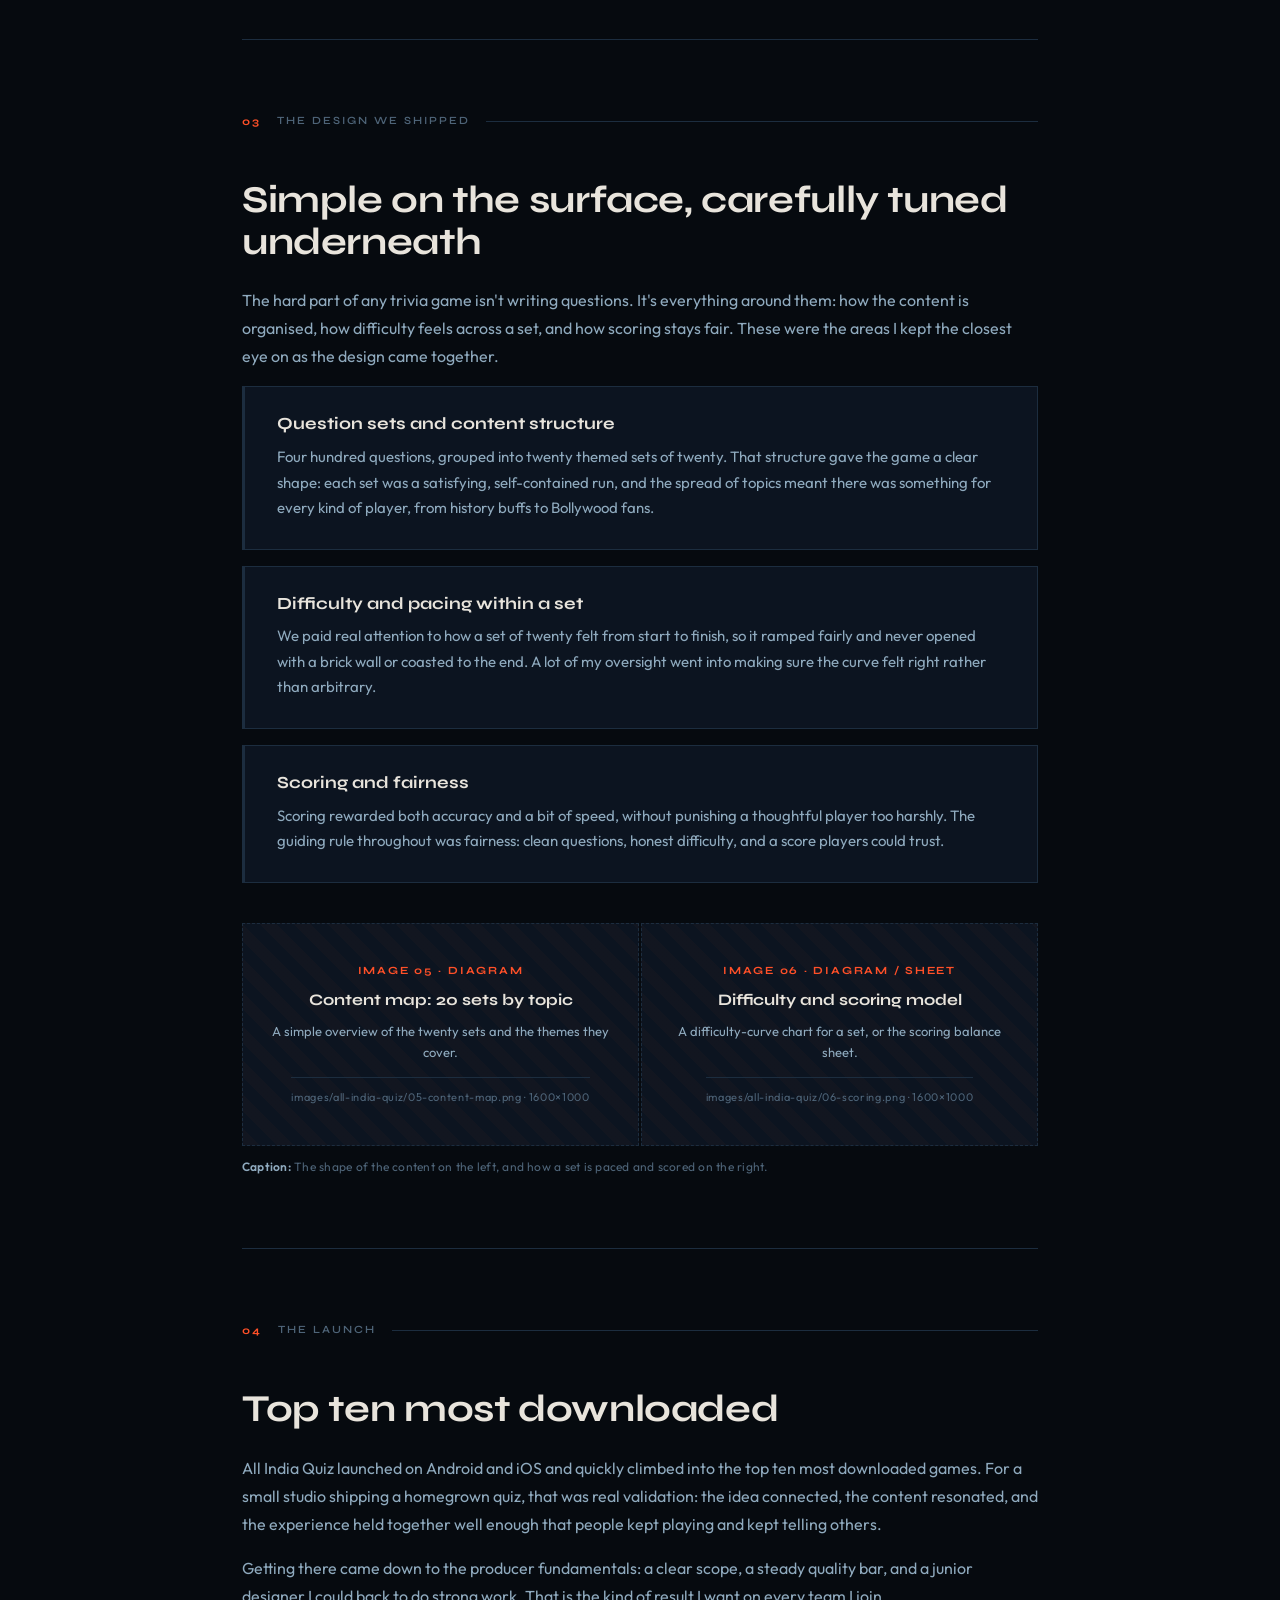
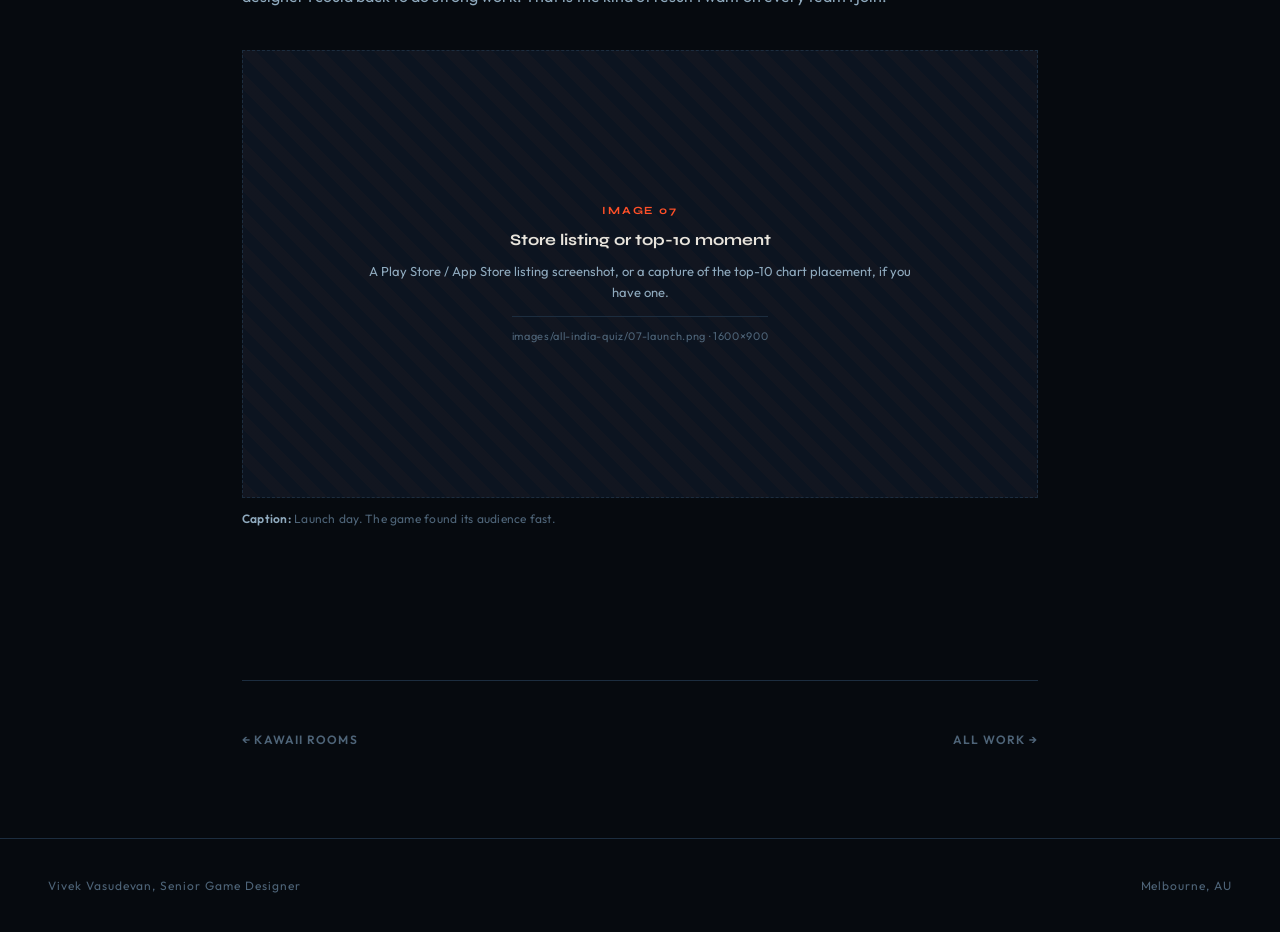
==== commit 7c7f9afc: "Use VVD logo in nav, add Game/Level Design and PC pills, fix About copy Co-Authored-By: Claude Opus " ====
--- a/all-india-quiz.html
+++ b/all-india-quiz.html
@@ -9,7 +9,7 @@
 <body>
 
   <nav>
-    <a class="nav-logo" href="index.html">VV</a>
+    <a class="nav-logo" href="index.html" aria-label="Vivek Vasudevan home"><img src="assets/images/VivekVasudevanDesign_Logo.svg" alt="Vivek Vasudevan Design logo" width="40" height="40" /></a>
     <ul class="nav-links">
       <li><a href="index.html">Work</a></li>
       <li><a href="resume.html">Resume</a></li>
--- a/styles.css
+++ b/styles.css
@@ -57,12 +57,21 @@
 }
 
 .nav-logo {
+  display: inline-flex;
+  align-items: center;
   font-family: var(--font-display);
   font-weight: 800;
   font-size: 18px;
   letter-spacing: 0.06em;
   color: var(--text);
   text-decoration: none;
+}
+
+.nav-logo img {
+  display: block;
+  width: 40px;
+  height: 40px;
+  border-radius: 8px;
 }
 
 .nav-links {
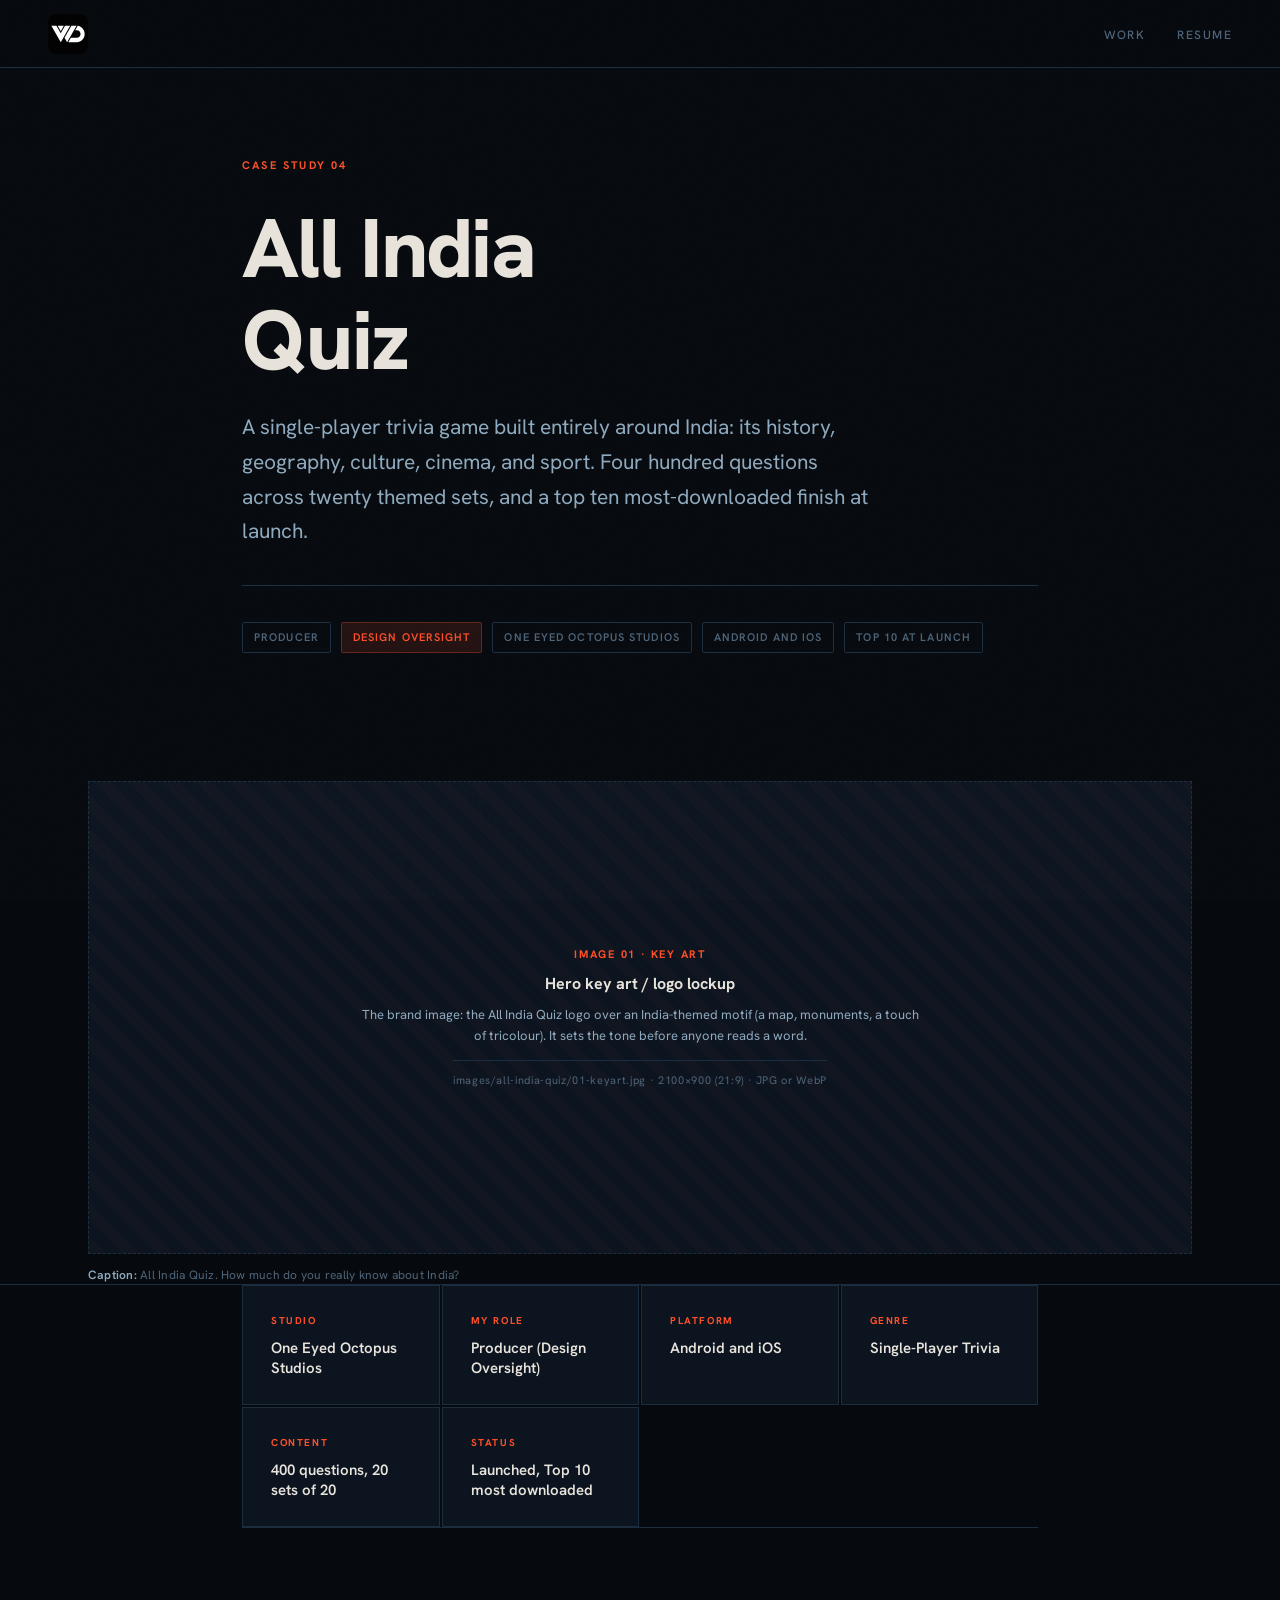
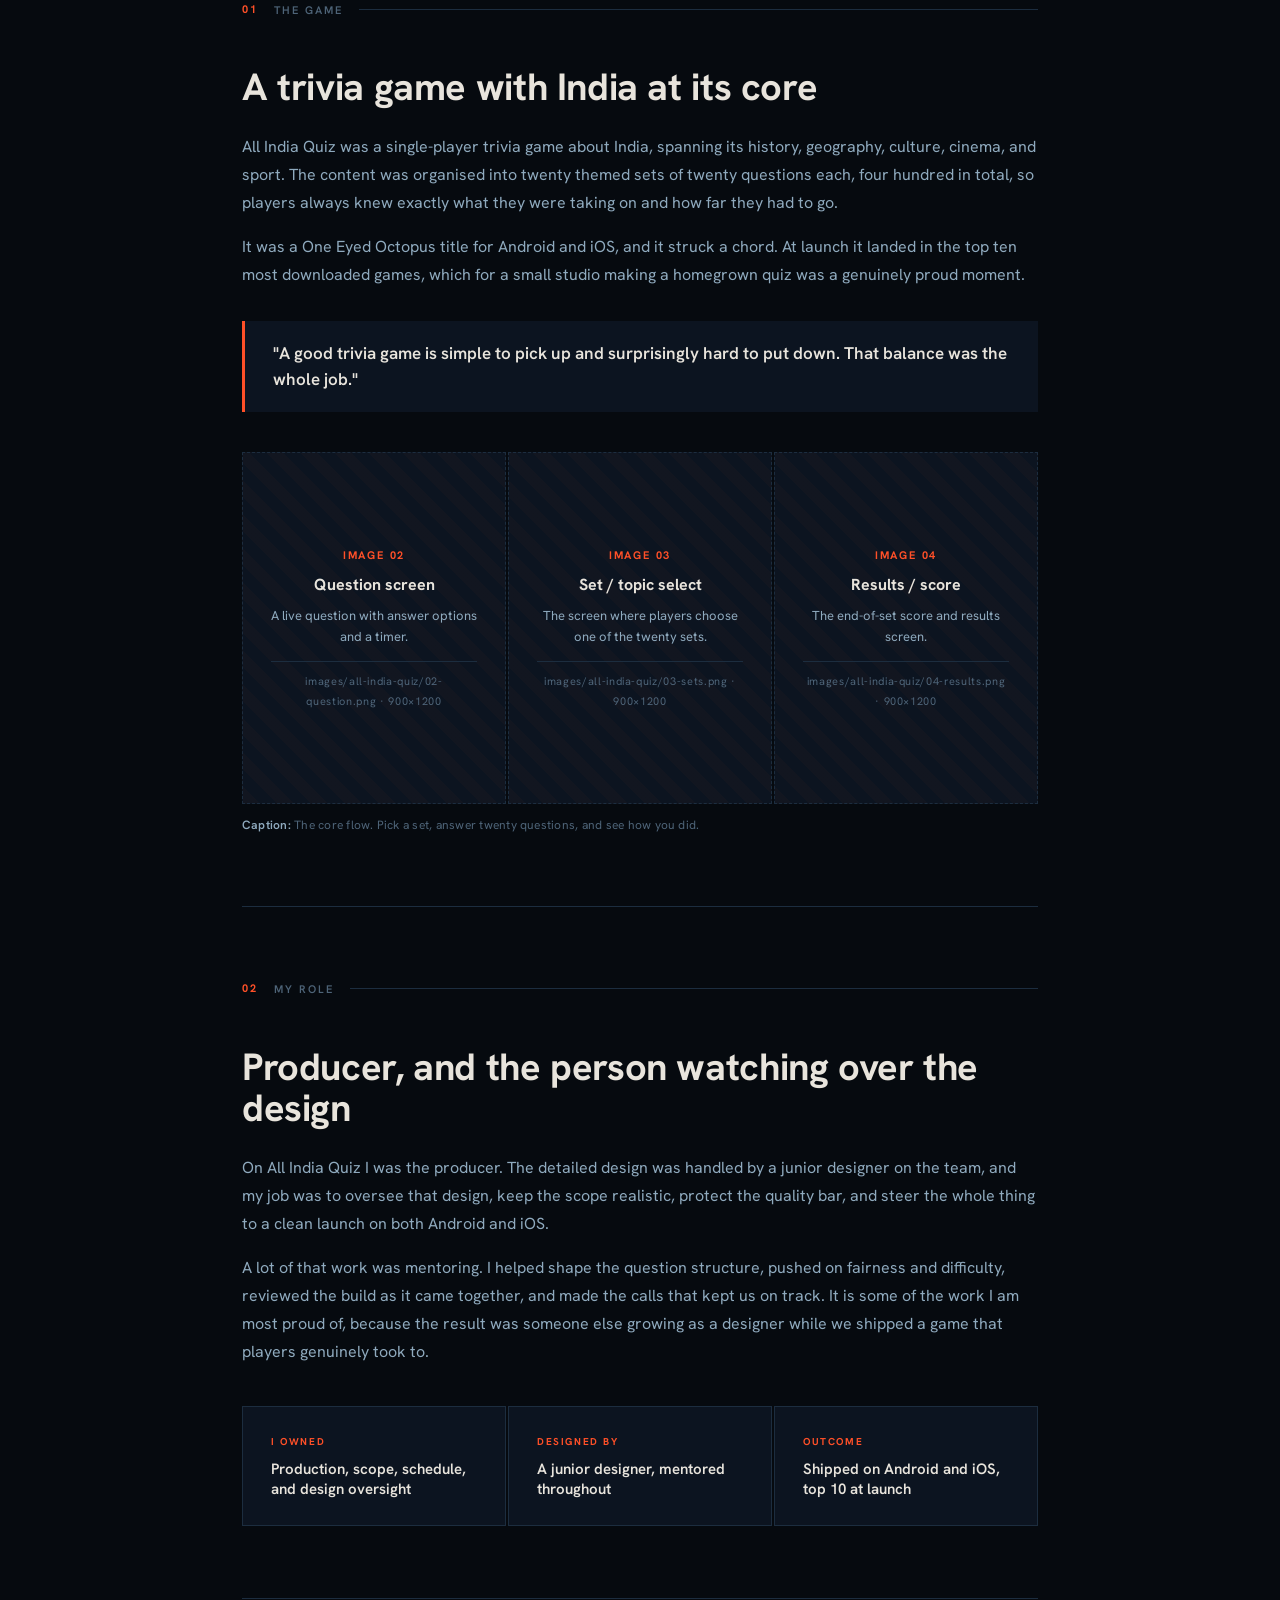
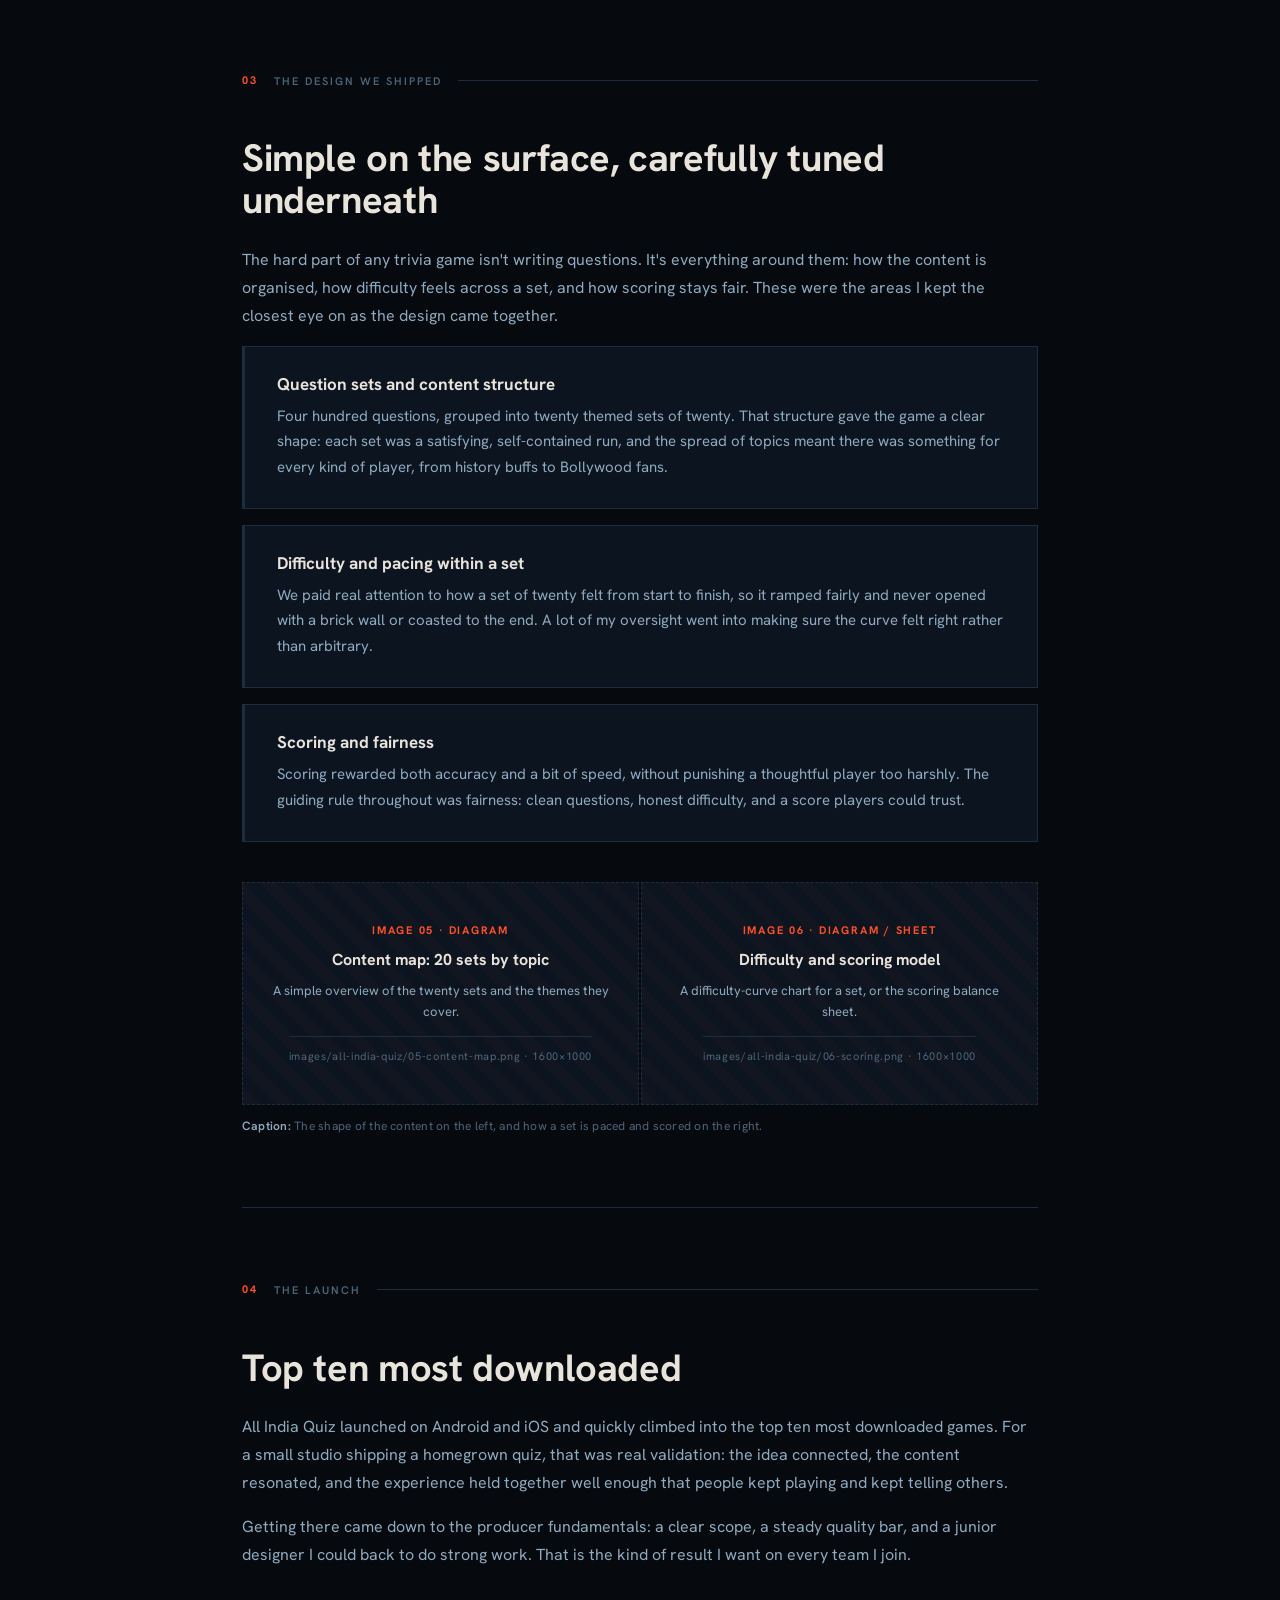
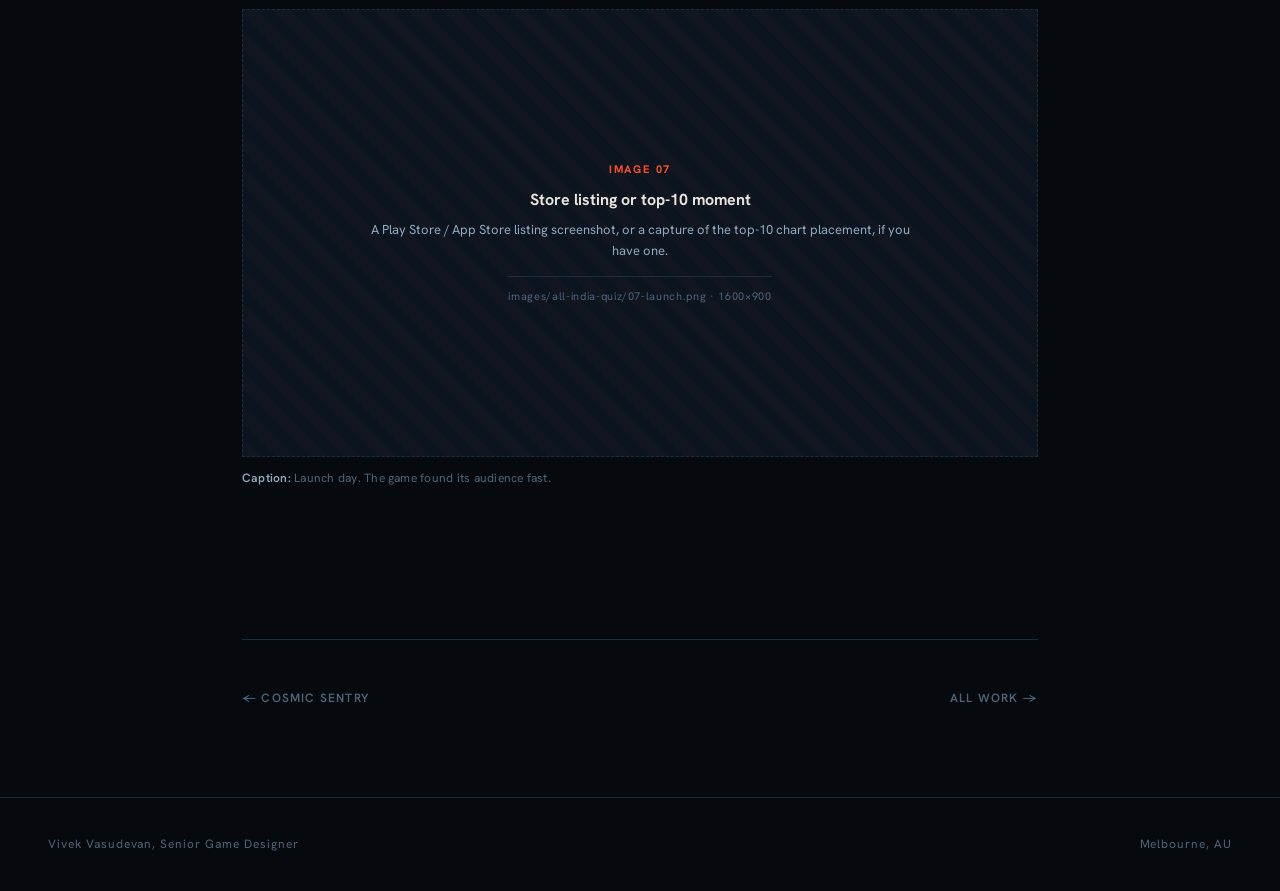
==== commit 5cca5343: "Cosmic Sentry: Back+brand header, prev/next nav, slim footer; fix case study nav chain - Restructure" ====
--- a/all-india-quiz.html
+++ b/all-india-quiz.html
@@ -220,7 +220,7 @@
   <!-- ─── PROJECT NAV ─── -->
   <div class="container">
     <div class="project-nav">
-      <a href="kawaii-rooms.html">← Kawaii Rooms</a>
+      <a href="cosmic-sentry.html">← Cosmic Sentry</a>
       <a href="index.html">All Work →</a>
     </div>
   </div>
--- a/styles.css
+++ b/styles.css
@@ -1,4 +1,4 @@
-@import url('https://fonts.googleapis.com/css2?family=Syne:wght@400;600;700;800&family=Outfit:wght@300;400;500;600&display=swap');
+@import url('https://fonts.googleapis.com/css2?family=Hanken+Grotesk:wght@300;400;500;600;700;800&display=swap');
 
 :root {
   --bg: #060A0F;
@@ -11,8 +11,8 @@
   --accent: #FF5028;
   --accent-dim: rgba(255,80,40,0.12);
   --teal: #00BFA8;
-  --font-display: 'Syne', sans-serif;
-  --font-body: 'Outfit', sans-serif;
+  --font-display: 'Hanken Grotesk', sans-serif;
+  --font-body: 'Hanken Grotesk', sans-serif;
   --nav-height: 68px;
   --content-width: 860px;
   --wide-width: 1200px;
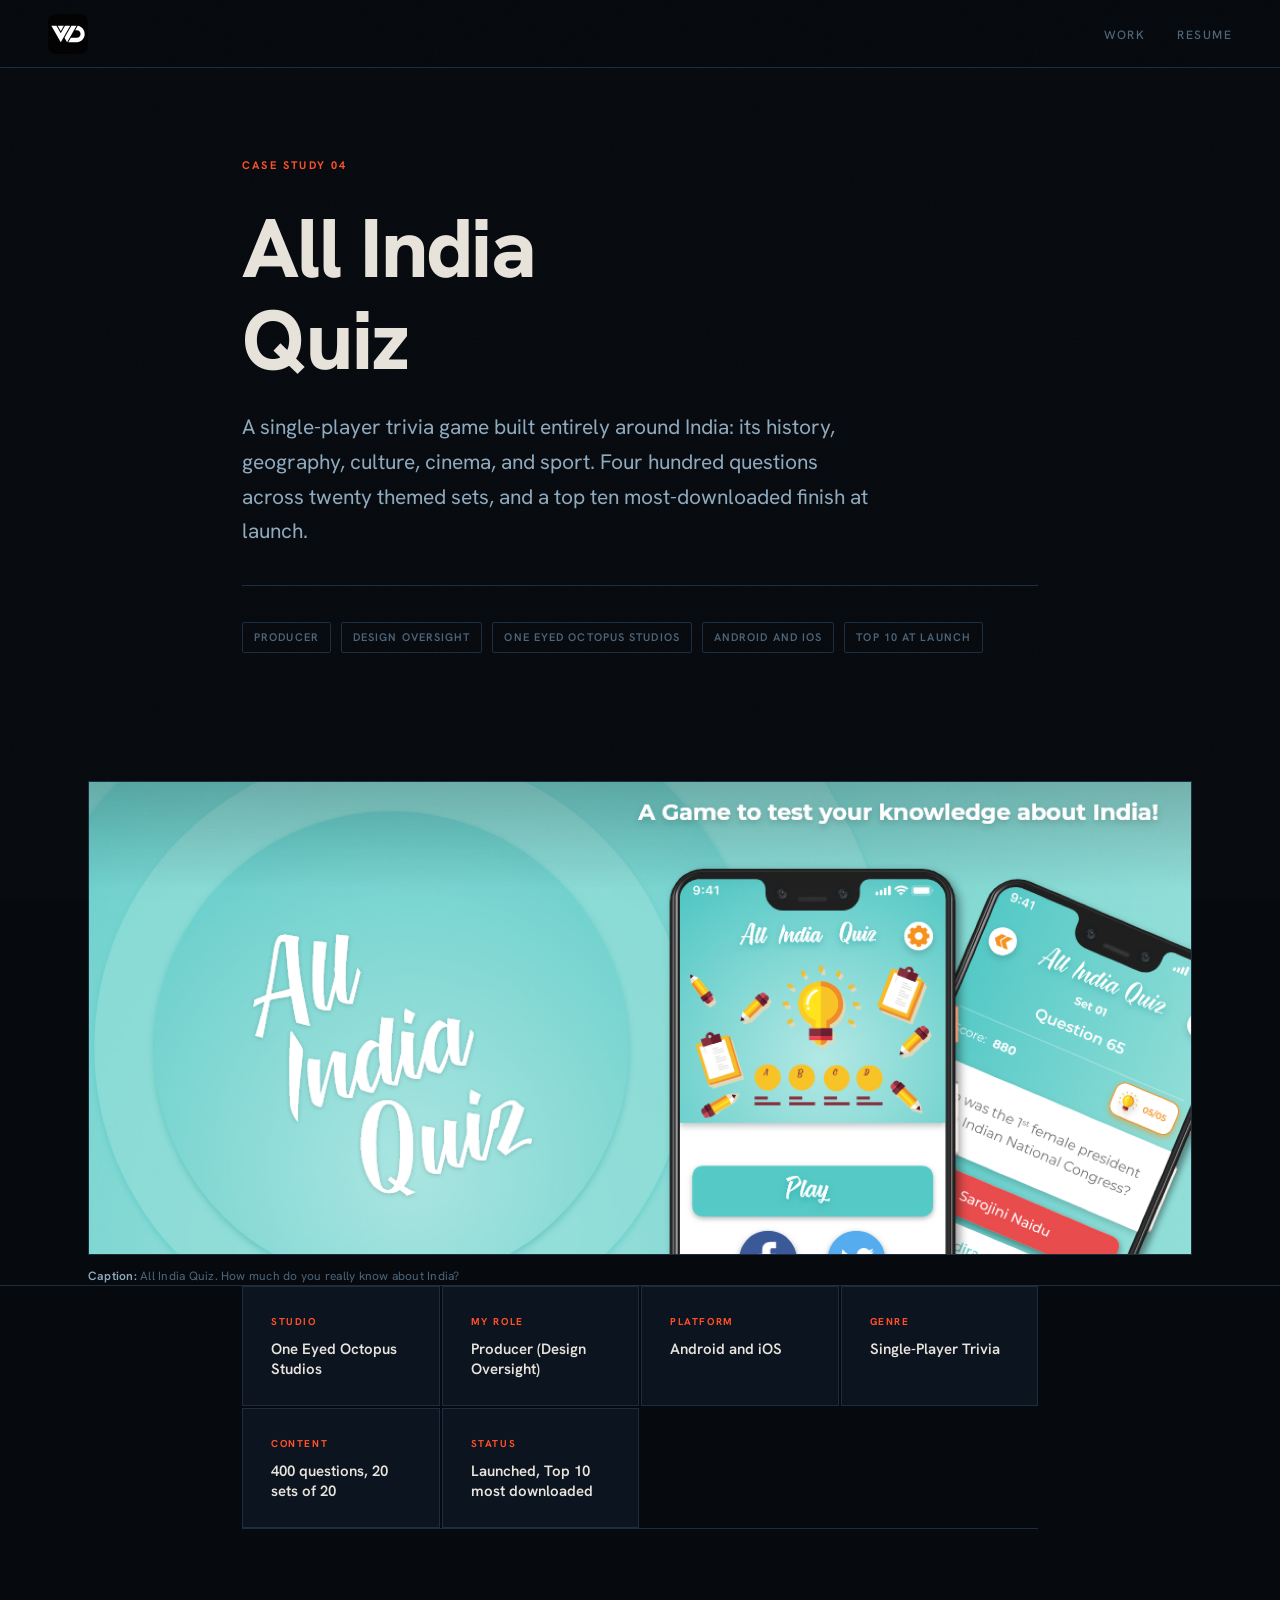
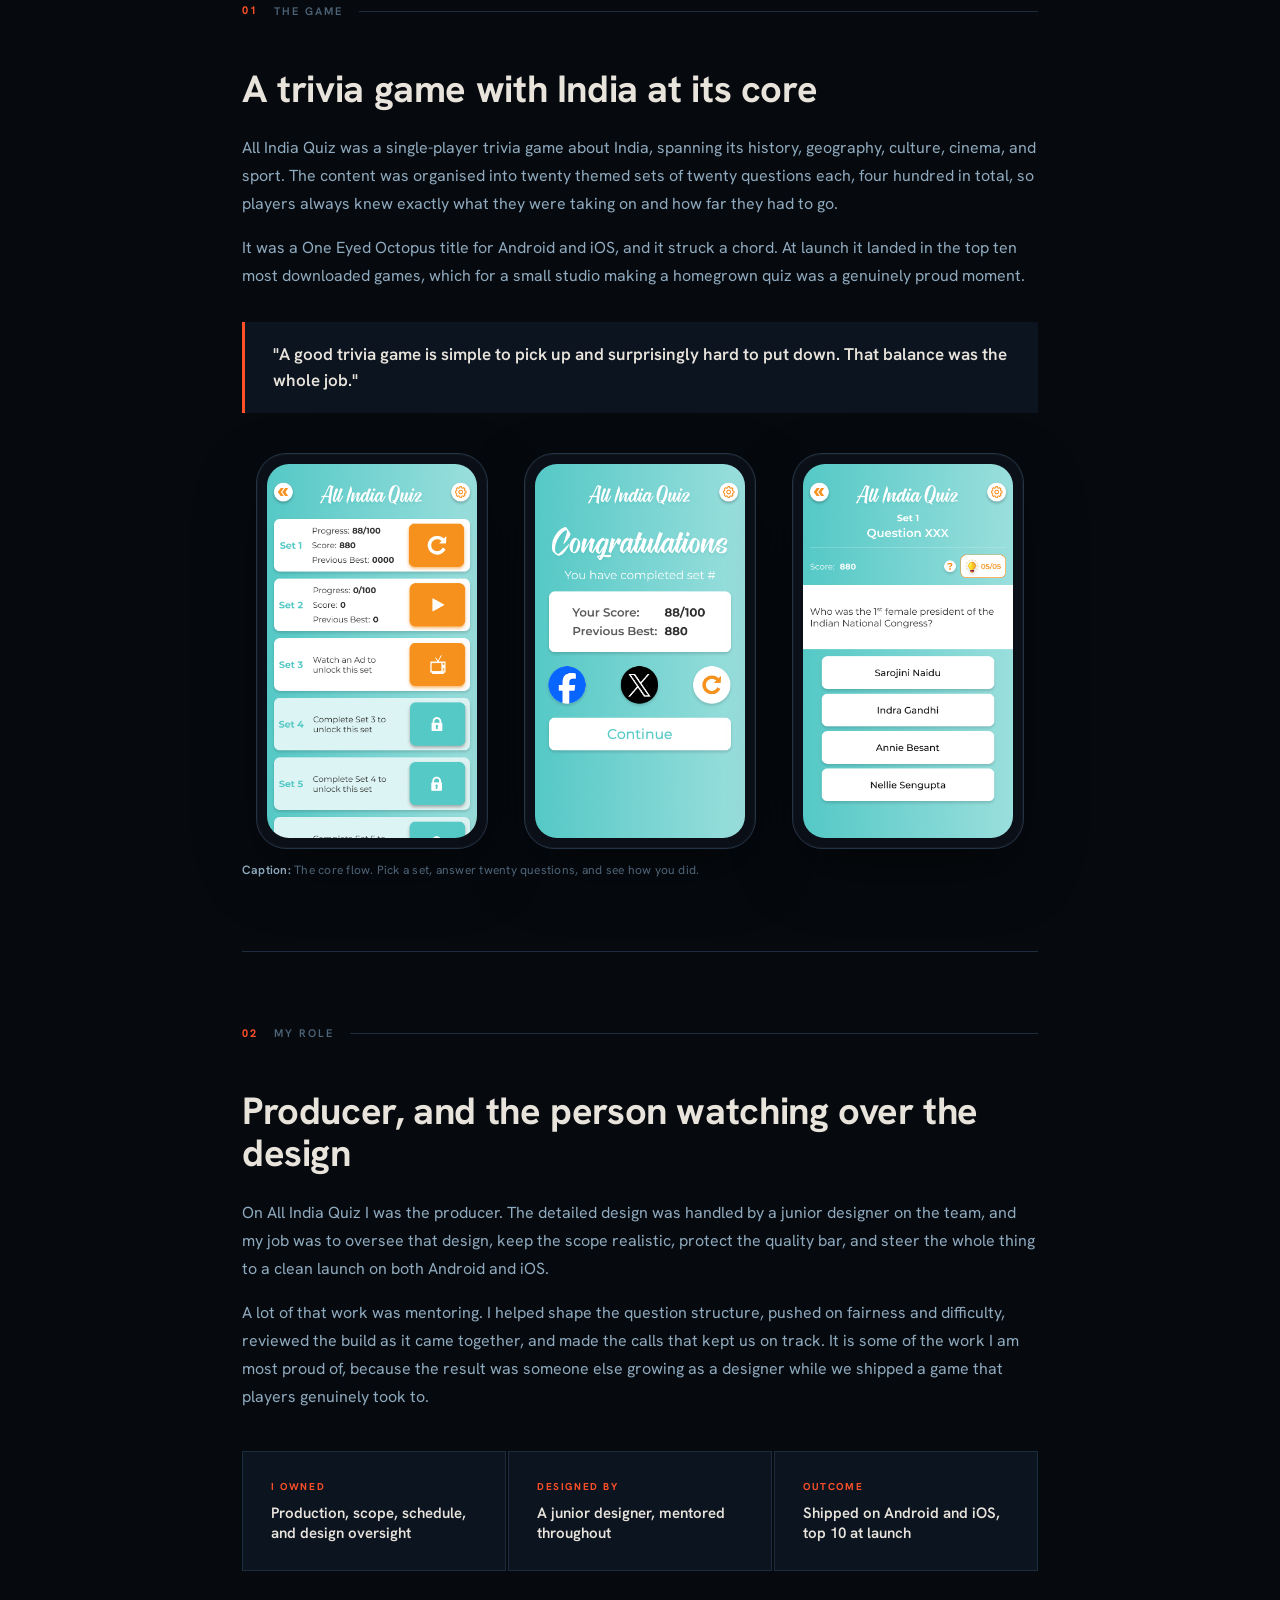
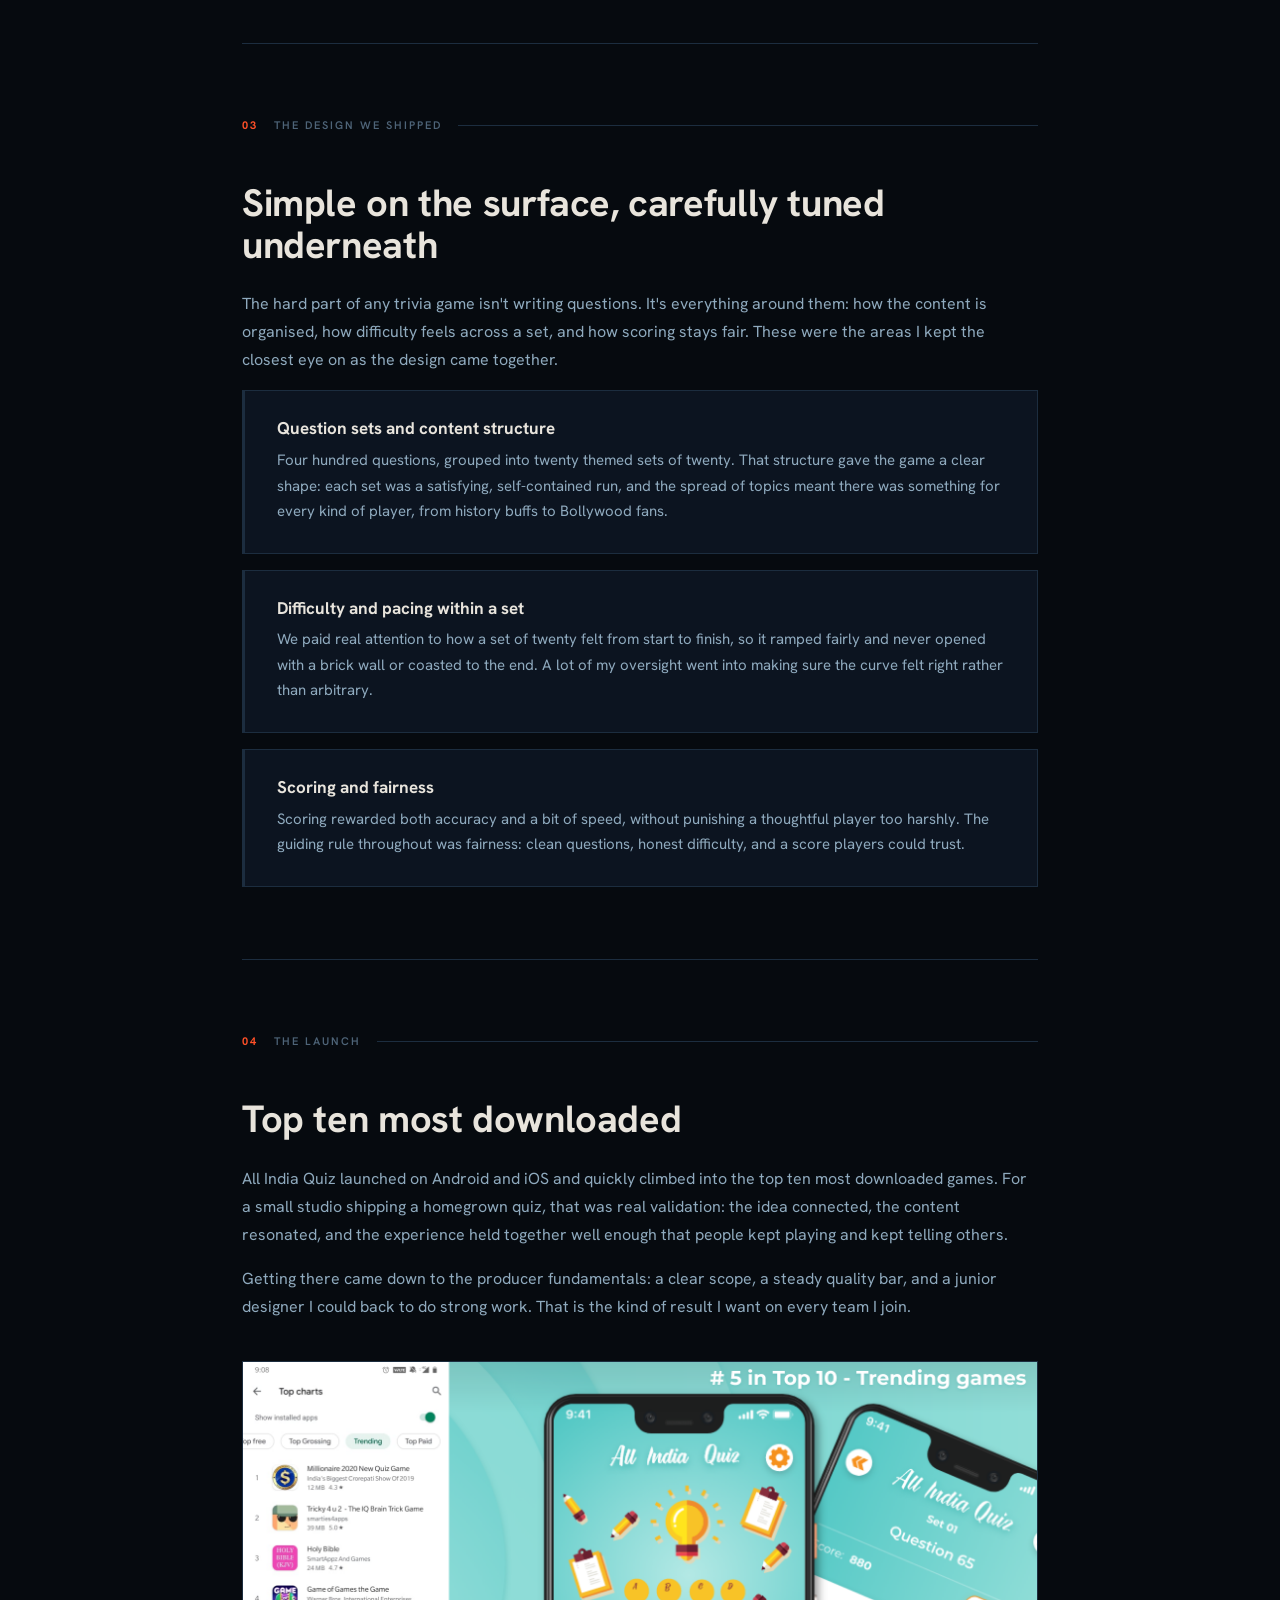
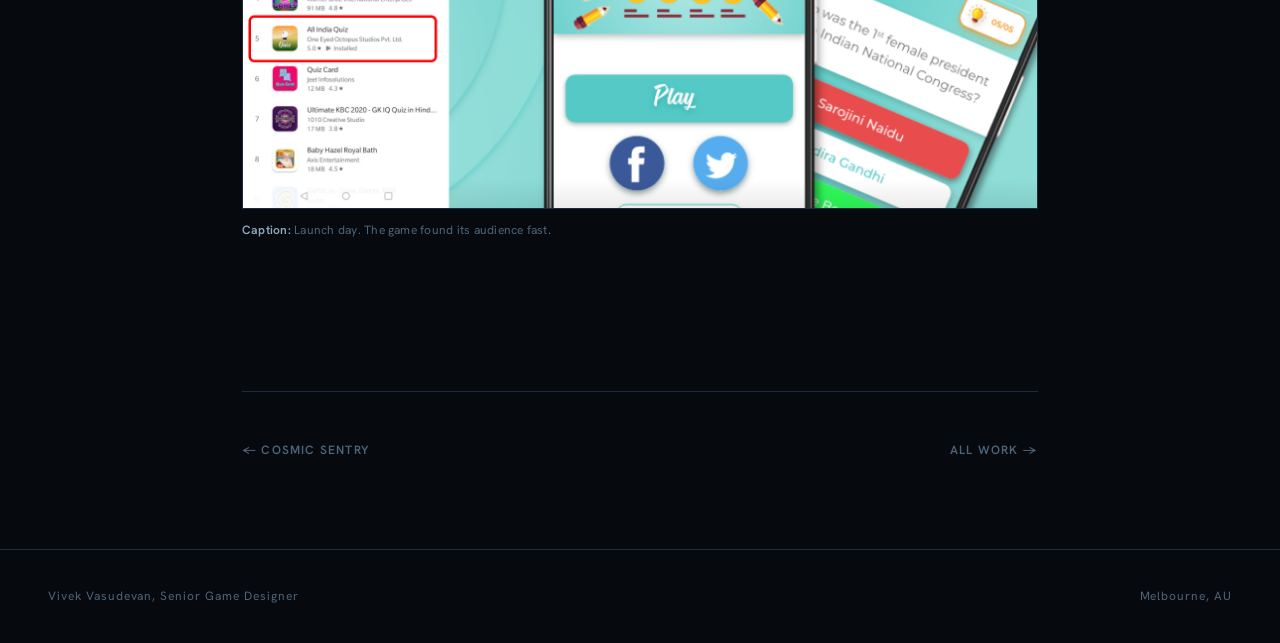
==== commit 93a167ce: "All India Quiz: real images in phone mockups, unhighlight hero pill, remove missing placeholders Co-" ====
--- a/all-india-quiz.html
+++ b/all-india-quiz.html
@@ -5,6 +5,28 @@
   <meta name="viewport" content="width=device-width, initial-scale=1.0">
   <title>All India Quiz · Vivek Vasudevan</title>
   <link rel="stylesheet" href="styles.css">
+  <style>
+    /* Game screens shown in phone mockups */
+    .aiq-phones {
+      display: flex; justify-content: center; align-items: flex-start;
+      gap: 36px; flex-wrap: wrap;
+    }
+    .aiq-phone {
+      width: 232px;
+      padding: 10px;
+      background: #0b1018;
+      border: 1px solid #243447;
+      border-radius: 30px;
+      box-shadow: 0 24px 60px rgba(0,0,0,0.45), inset 0 0 0 1px rgba(255,255,255,0.03);
+    }
+    .aiq-phone img {
+      display: block; width: 100%; height: auto;
+      border: none; border-radius: 22px;
+    }
+    @media (max-width: 520px) {
+      .aiq-phone { width: 70%; max-width: 280px; }
+    }
+  </style>
 </head>
 <body>
 
@@ -24,7 +46,7 @@
       <p class="lead animate-3">A single-player trivia game built entirely around India: its history, geography, culture, cinema, and sport. Four hundred questions across twenty themed sets, and a top ten most-downloaded finish at launch.</p>
       <div class="cs-meta animate-4">
         <span class="tag">Producer</span>
-        <span class="tag-accent tag">Design Oversight</span>
+        <span class="tag">Design Oversight</span>
         <span class="tag">One Eyed Octopus Studios</span>
         <span class="tag">Android and iOS</span>
         <span class="tag">Top 10 at launch</span>
@@ -35,12 +57,7 @@
   <!-- KEY ART -->
   <div class="wide">
     <div class="media media-wide">
-      <div class="img-ph r-ultra">
-        <span class="ph-icon">Image 01 · Key Art</span>
-        <span class="ph-title">Hero key art / logo lockup</span>
-        <span class="ph-desc">The brand image: the All India Quiz logo over an India-themed motif (a map, monuments, a touch of tricolour). It sets the tone before anyone reads a word.</span>
-        <span class="ph-spec">images/all-india-quiz/01-keyart.jpg · 2100×900 (21:9) · JPG or WebP</span>
-      </div>
+      <img src="images/all-india-quiz/01-keyart.jpg" alt="All India Quiz key art" />
       <figcaption><strong>Caption:</strong> All India Quiz. How much do you really know about India?</figcaption>
     </div>
   </div>
@@ -94,25 +111,10 @@
 
       <!-- SCREEN GALLERY -->
       <div class="media">
-        <div class="media-gallery cols-3">
-          <div class="img-ph r-port">
-            <span class="ph-icon">Image 02</span>
-            <span class="ph-title">Question screen</span>
-            <span class="ph-desc">A live question with answer options and a timer.</span>
-            <span class="ph-spec">images/all-india-quiz/02-question.png · 900×1200</span>
-          </div>
-          <div class="img-ph r-port">
-            <span class="ph-icon">Image 03</span>
-            <span class="ph-title">Set / topic select</span>
-            <span class="ph-desc">The screen where players choose one of the twenty sets.</span>
-            <span class="ph-spec">images/all-india-quiz/03-sets.png · 900×1200</span>
-          </div>
-          <div class="img-ph r-port">
-            <span class="ph-icon">Image 04</span>
-            <span class="ph-title">Results / score</span>
-            <span class="ph-desc">The end-of-set score and results screen.</span>
-            <span class="ph-spec">images/all-india-quiz/04-results.png · 900×1200</span>
-          </div>
+        <div class="aiq-phones">
+          <div class="aiq-phone"><img src="images/all-india-quiz/screen-1.png" alt="All India Quiz set-select screen" /></div>
+          <div class="aiq-phone"><img src="images/all-india-quiz/screen-2.png" alt="All India Quiz gameplay screen" /></div>
+          <div class="aiq-phone"><img src="images/all-india-quiz/screen-3.png" alt="All India Quiz gameplay screen" /></div>
         </div>
         <figcaption><strong>Caption:</strong> The core flow. Pick a set, answer twenty questions, and see how you did.</figcaption>
       </div>
@@ -171,25 +173,6 @@
         <h3>Scoring and fairness</h3>
         <p>Scoring rewarded both accuracy and a bit of speed, without punishing a thoughtful player too harshly. The guiding rule throughout was fairness: clean questions, honest difficulty, and a score players could trust.</p>
       </div>
-
-      <!-- SYSTEM DIAGRAMS -->
-      <div class="media">
-        <div class="media-gallery cols-2">
-          <div class="img-ph r-wide">
-            <span class="ph-icon">Image 05 · Diagram</span>
-            <span class="ph-title">Content map: 20 sets by topic</span>
-            <span class="ph-desc">A simple overview of the twenty sets and the themes they cover.</span>
-            <span class="ph-spec">images/all-india-quiz/05-content-map.png · 1600×1000</span>
-          </div>
-          <div class="img-ph r-wide">
-            <span class="ph-icon">Image 06 · Diagram / Sheet</span>
-            <span class="ph-title">Difficulty and scoring model</span>
-            <span class="ph-desc">A difficulty-curve chart for a set, or the scoring balance sheet.</span>
-            <span class="ph-spec">images/all-india-quiz/06-scoring.png · 1600×1000</span>
-          </div>
-        </div>
-        <figcaption><strong>Caption:</strong> The shape of the content on the left, and how a set is paced and scored on the right.</figcaption>
-      </div>
     </section>
   </div>
 
@@ -206,12 +189,7 @@
 
       <!-- LAUNCH / STORE -->
       <div class="media">
-        <div class="img-ph r-wide">
-          <span class="ph-icon">Image 07</span>
-          <span class="ph-title">Store listing or top-10 moment</span>
-          <span class="ph-desc">A Play Store / App Store listing screenshot, or a capture of the top-10 chart placement, if you have one.</span>
-          <span class="ph-spec">images/all-india-quiz/07-launch.png · 1600×900</span>
-        </div>
+        <img src="images/all-india-quiz/07-launch.png" alt="All India Quiz launch / store listing" />
         <figcaption><strong>Caption:</strong> Launch day. The game found its audience fast.</figcaption>
       </div>
     </section>
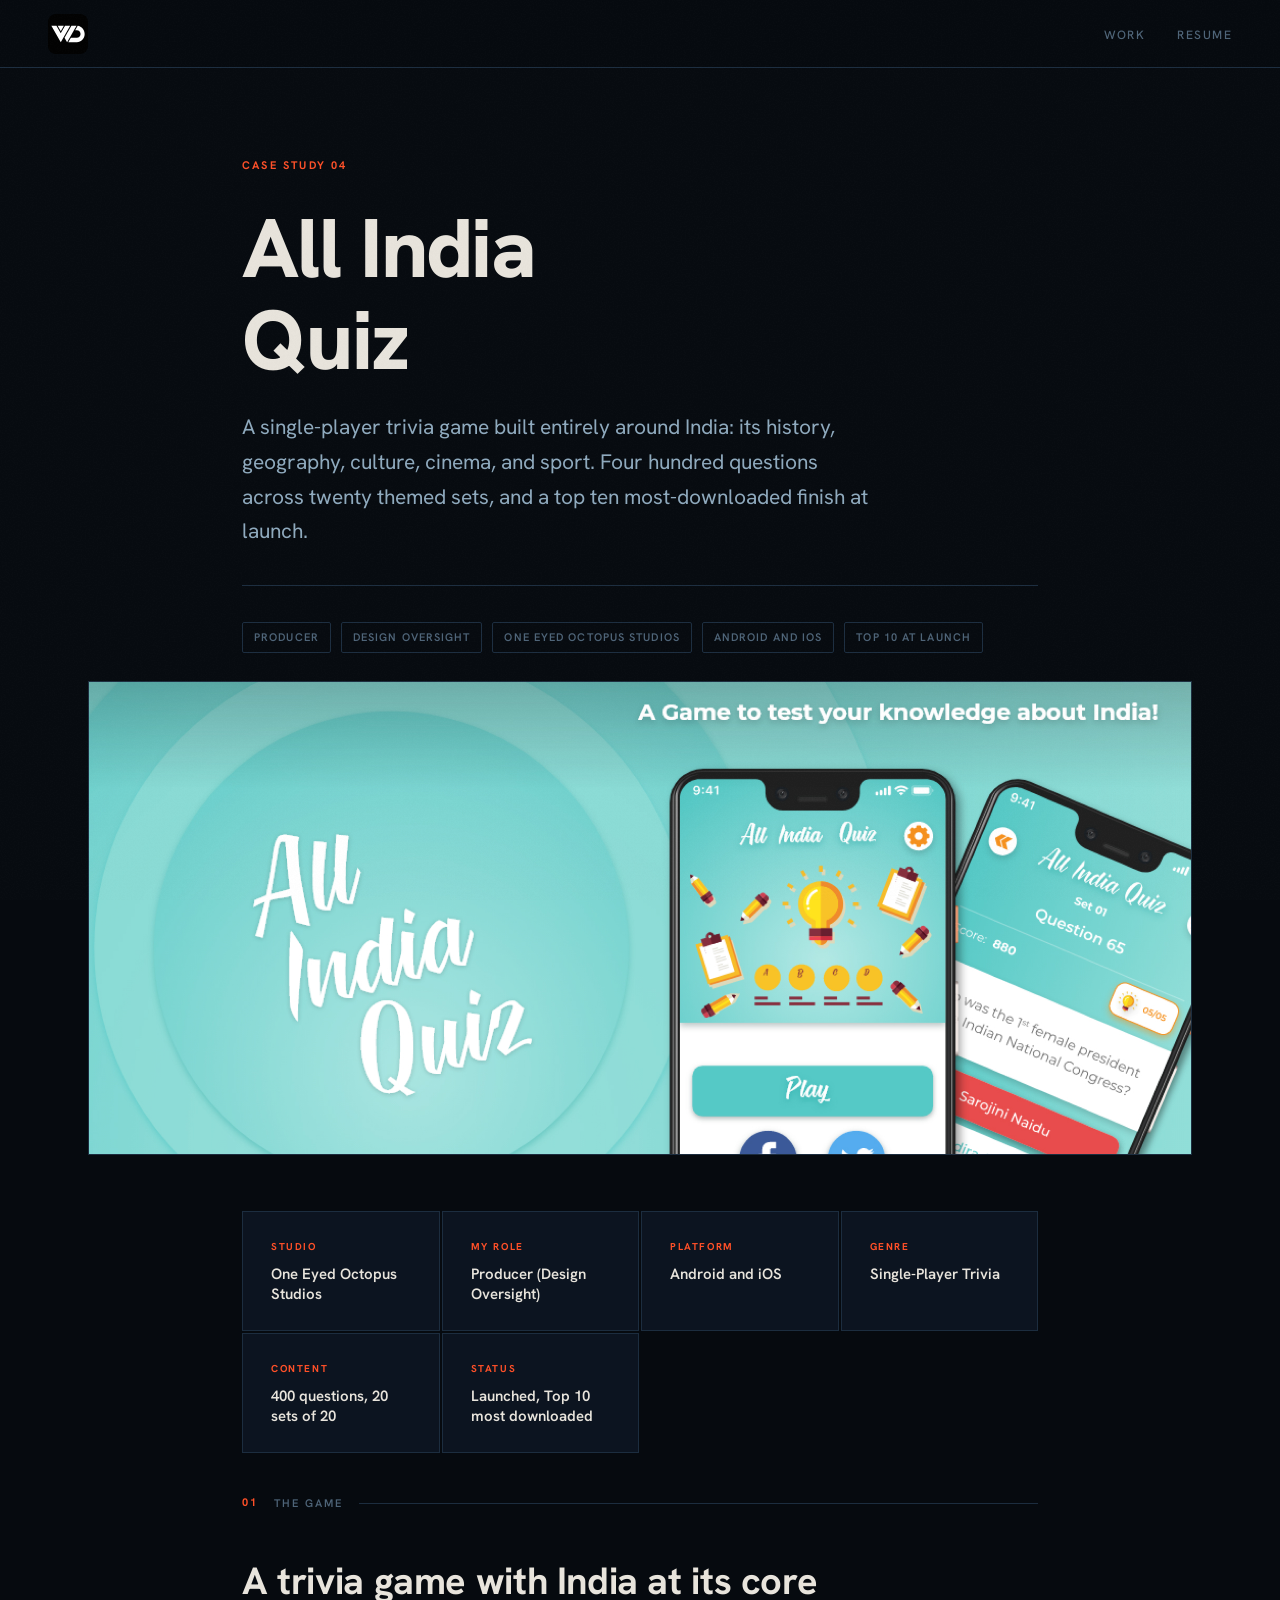
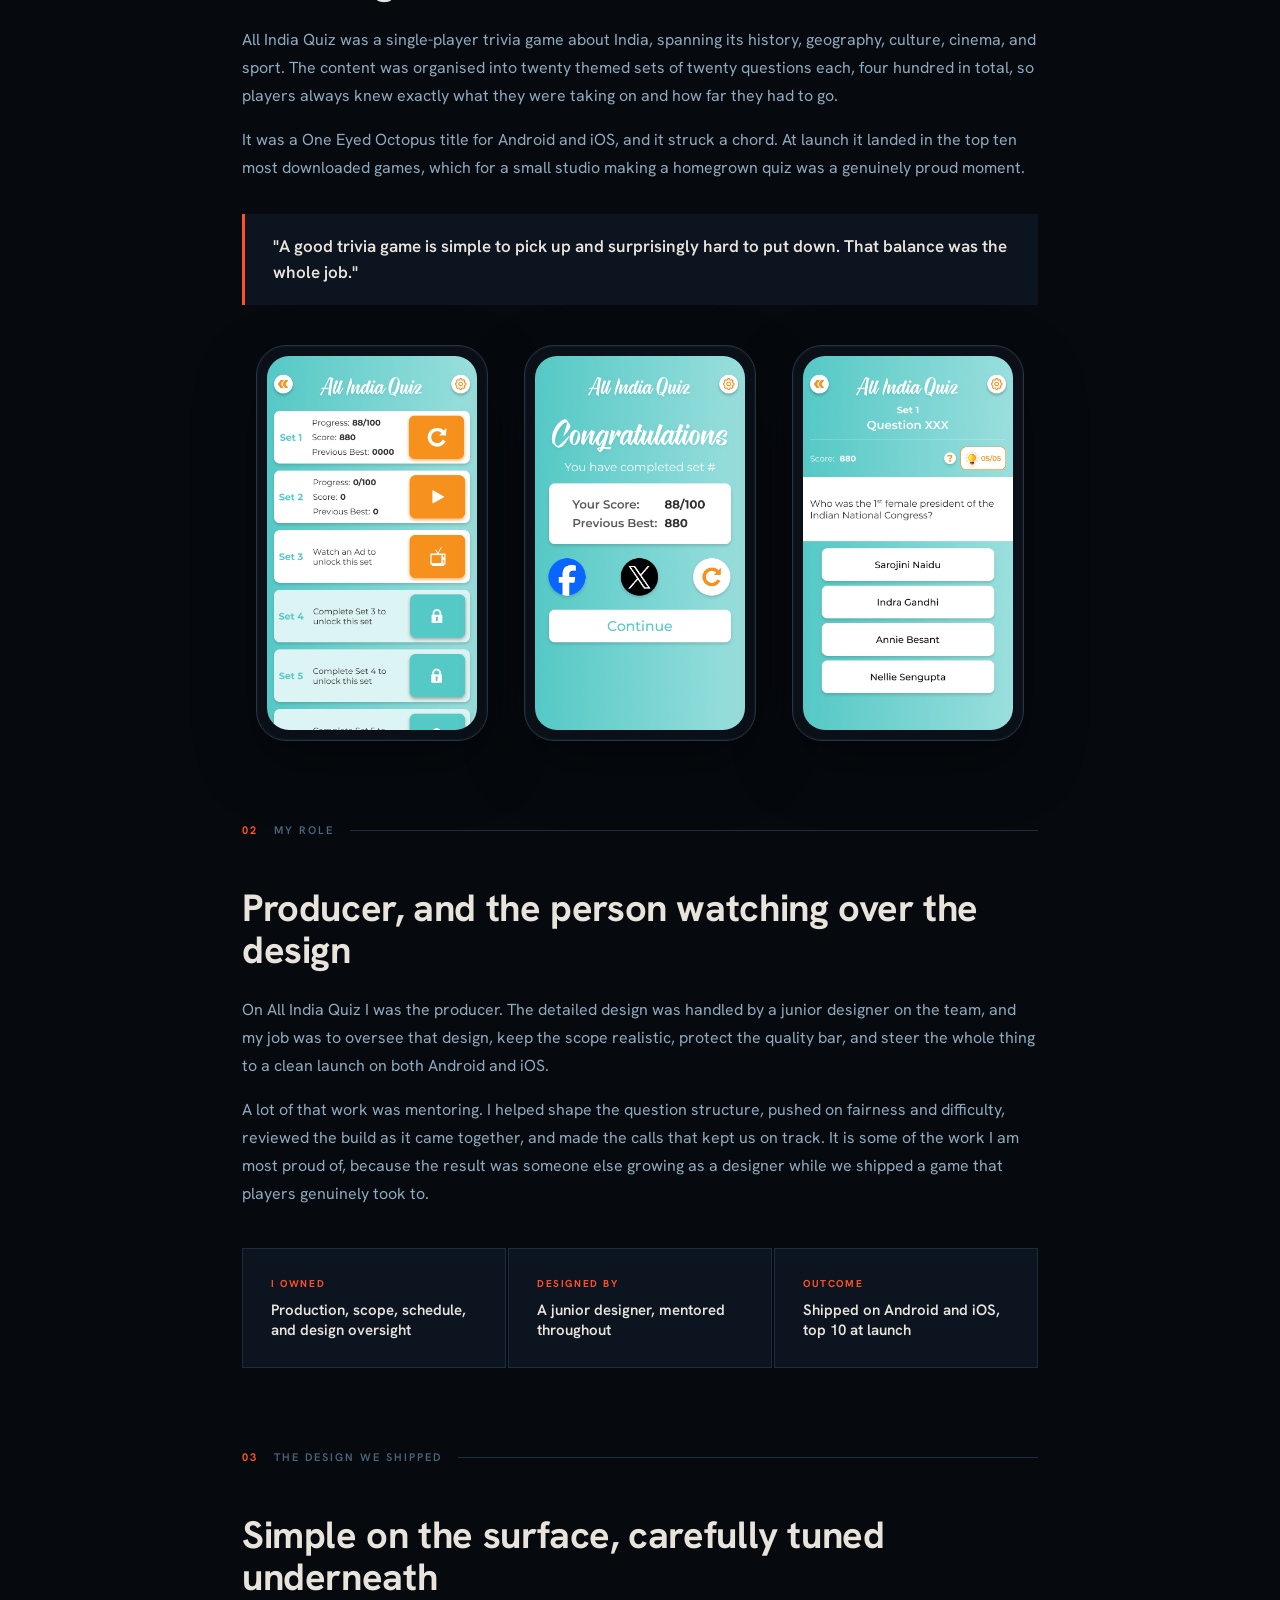
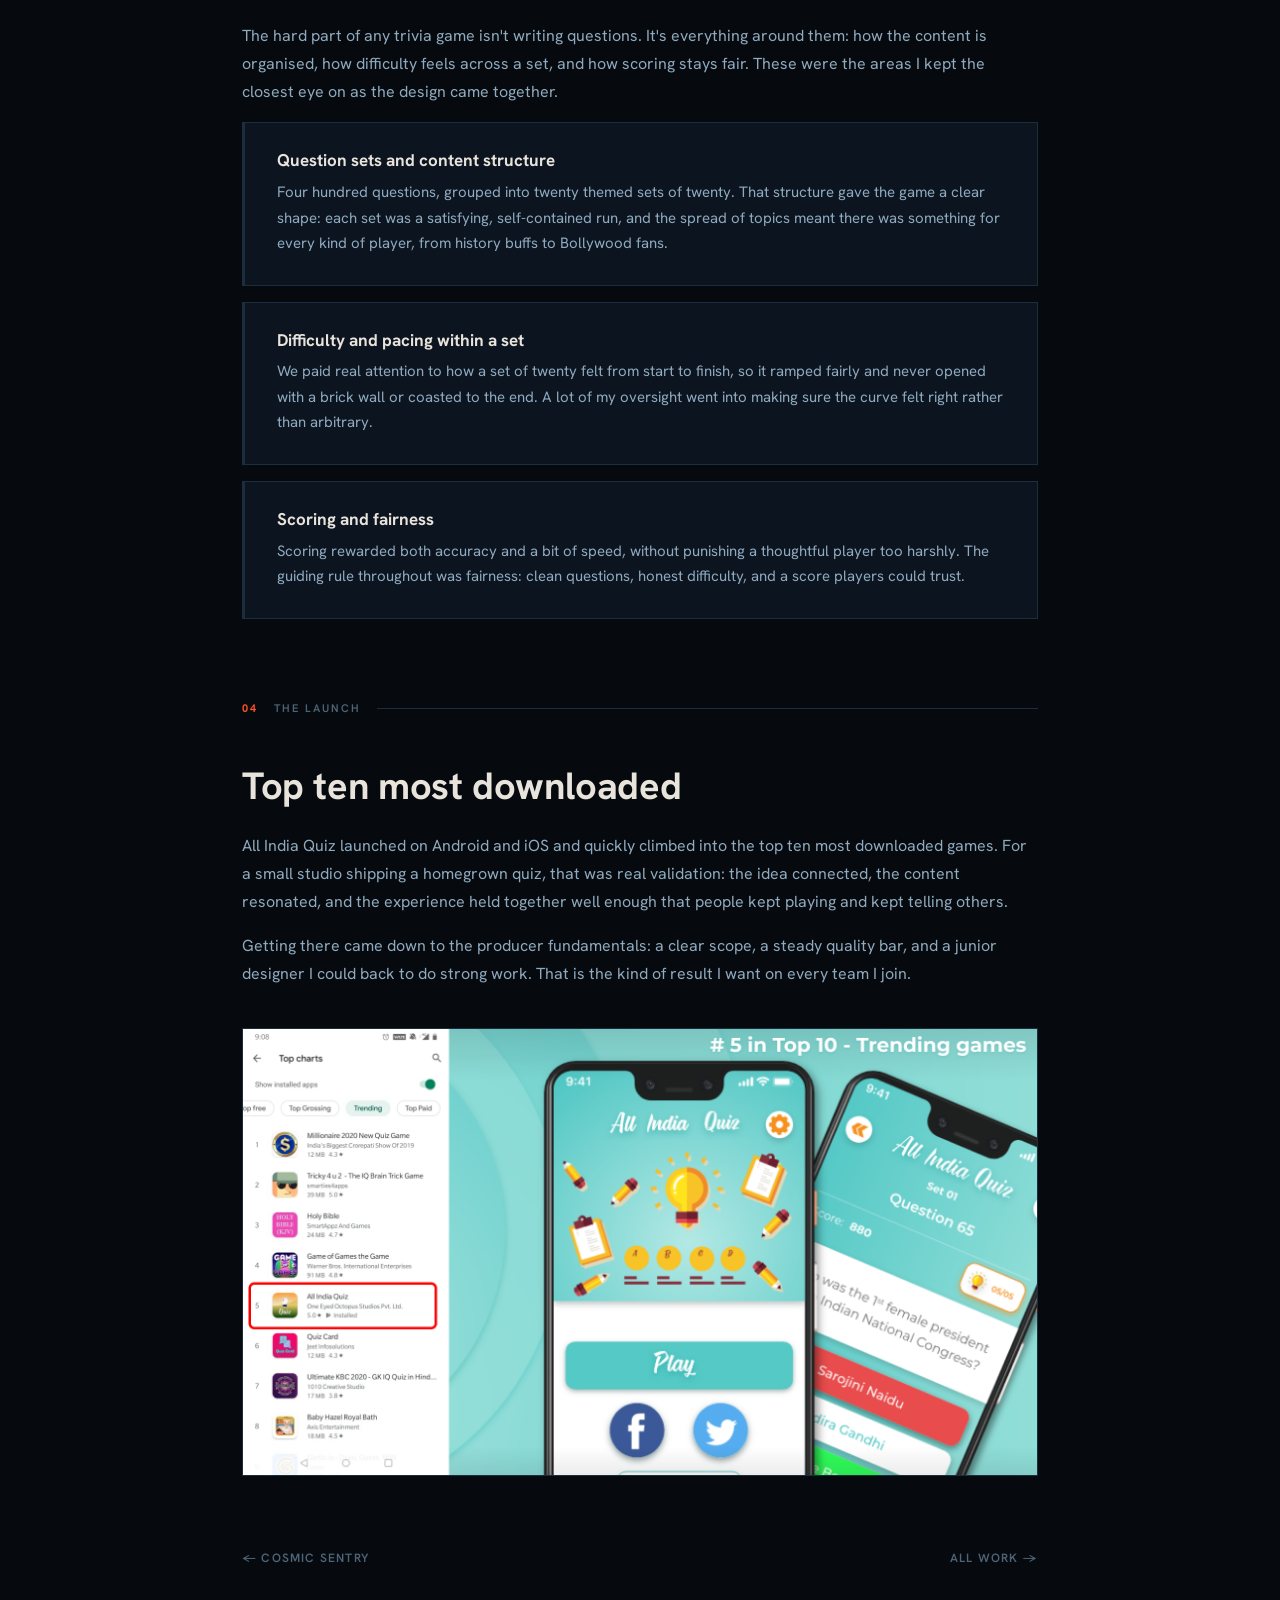
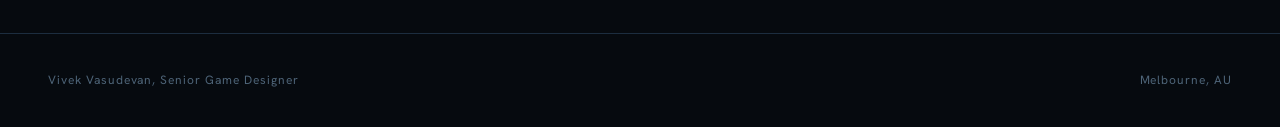
==== commit 59db4dce: "AIQ layout polish + resume updates - AIQ: remove section dividers and captions, tighten pill/hero an" ====
--- a/all-india-quiz.html
+++ b/all-india-quiz.html
@@ -26,6 +26,12 @@
     @media (max-width: 520px) {
       .aiq-phone { width: 70%; max-width: 280px; }
     }
+
+    /* divider-free, tighter layout */
+    .cs-section { border-top: none; padding: 40px 0; }
+    .cs-hero { padding-bottom: 28px; }
+    .media-wide { margin-top: 0; }
+    .project-nav { border-top: none; margin-top: 8px; padding: 24px 0; }
   </style>
 </head>
 <body>
@@ -58,14 +64,11 @@
   <div class="wide">
     <div class="media media-wide">
       <img src="images/all-india-quiz/01-keyart.jpg" alt="All India Quiz key art" />
-      <figcaption><strong>Caption:</strong> All India Quiz. How much do you really know about India?</figcaption>
     </div>
   </div>
 
-  <hr class="divider">
-
   <!-- INFO GRID -->
-  <div class="container" style="padding-top: 0; padding-bottom: 0;">
+  <div class="container" style="padding-top: 56px; padding-bottom: 0;">
     <div class="info-grid" style="margin-top: 0;">
       <div class="info-block">
         <div class="label">Studio</div>
@@ -116,7 +119,6 @@
           <div class="aiq-phone"><img src="images/all-india-quiz/screen-2.png" alt="All India Quiz gameplay screen" /></div>
           <div class="aiq-phone"><img src="images/all-india-quiz/screen-3.png" alt="All India Quiz gameplay screen" /></div>
         </div>
-        <figcaption><strong>Caption:</strong> The core flow. Pick a set, answer twenty questions, and see how you did.</figcaption>
       </div>
     </section>
   </div>
@@ -190,7 +192,6 @@
       <!-- LAUNCH / STORE -->
       <div class="media">
         <img src="images/all-india-quiz/07-launch.png" alt="All India Quiz launch / store listing" />
-        <figcaption><strong>Caption:</strong> Launch day. The game found its audience fast.</figcaption>
       </div>
     </section>
   </div>
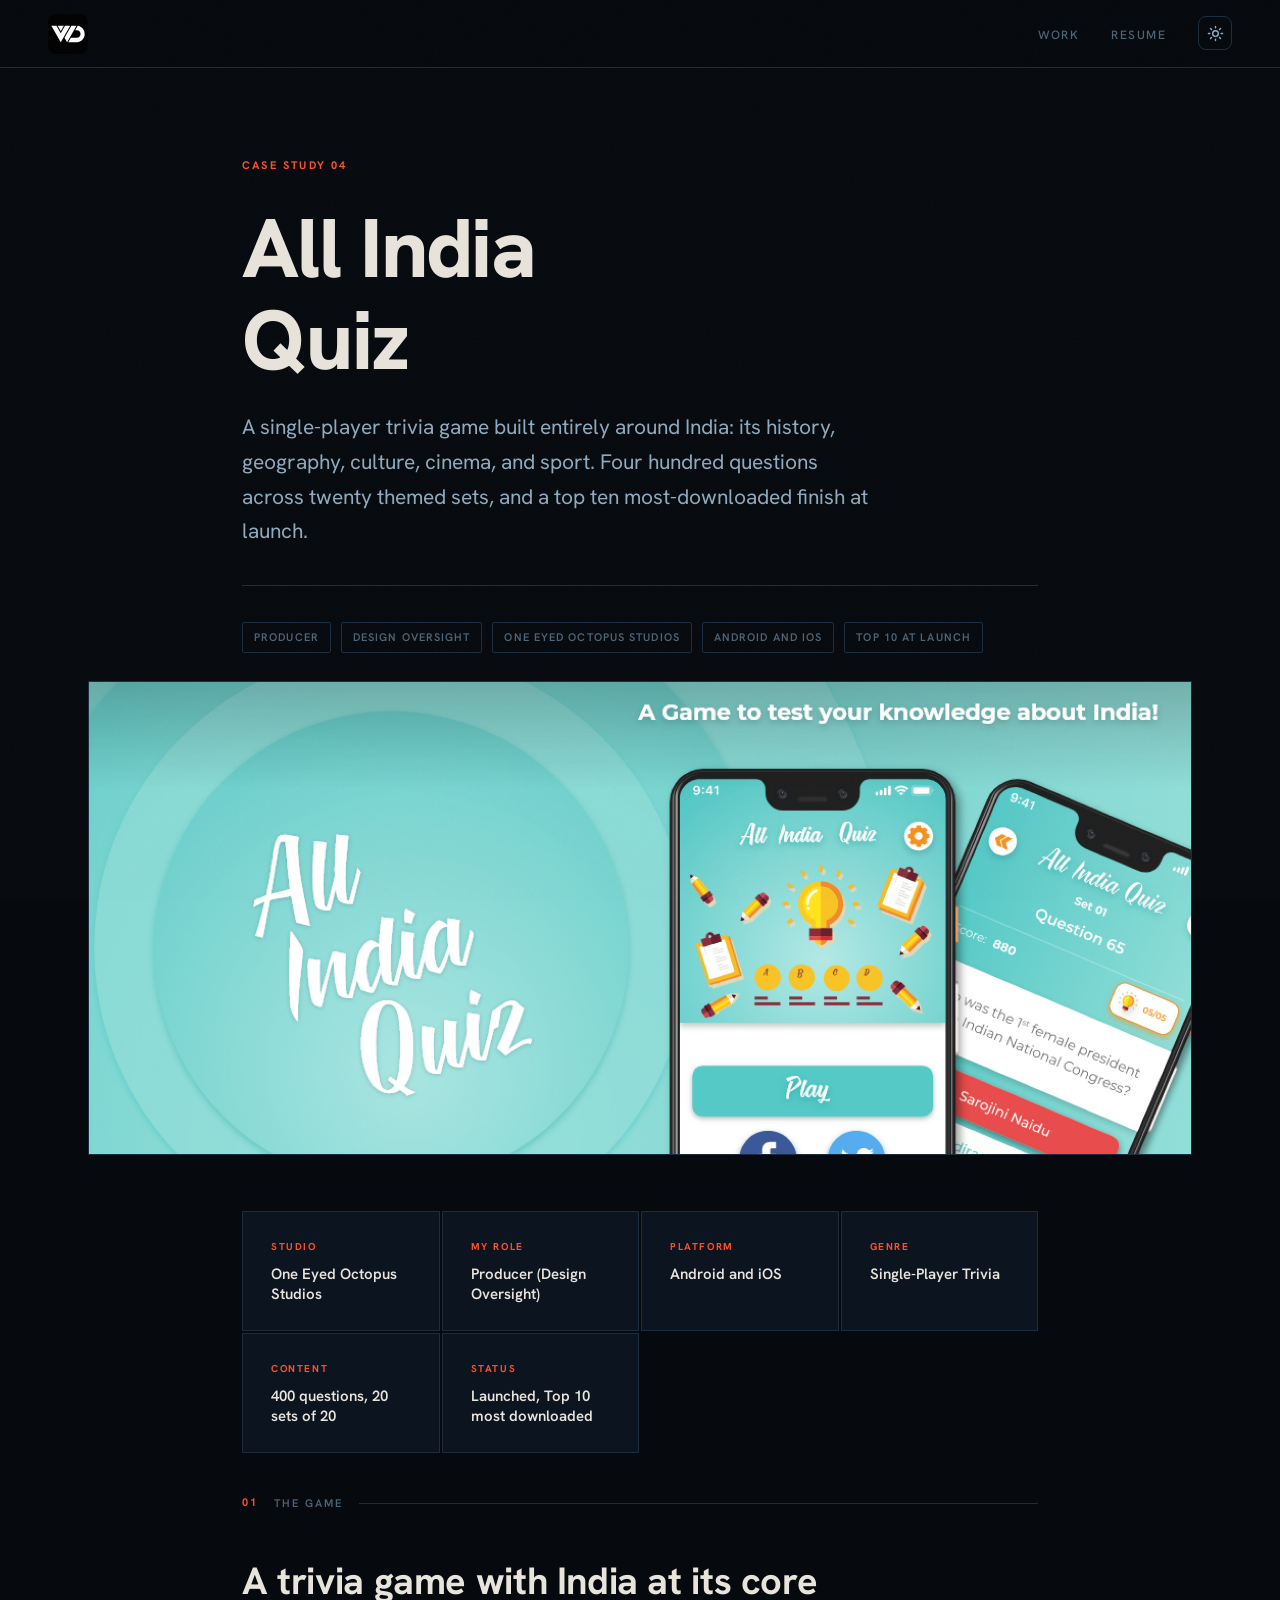
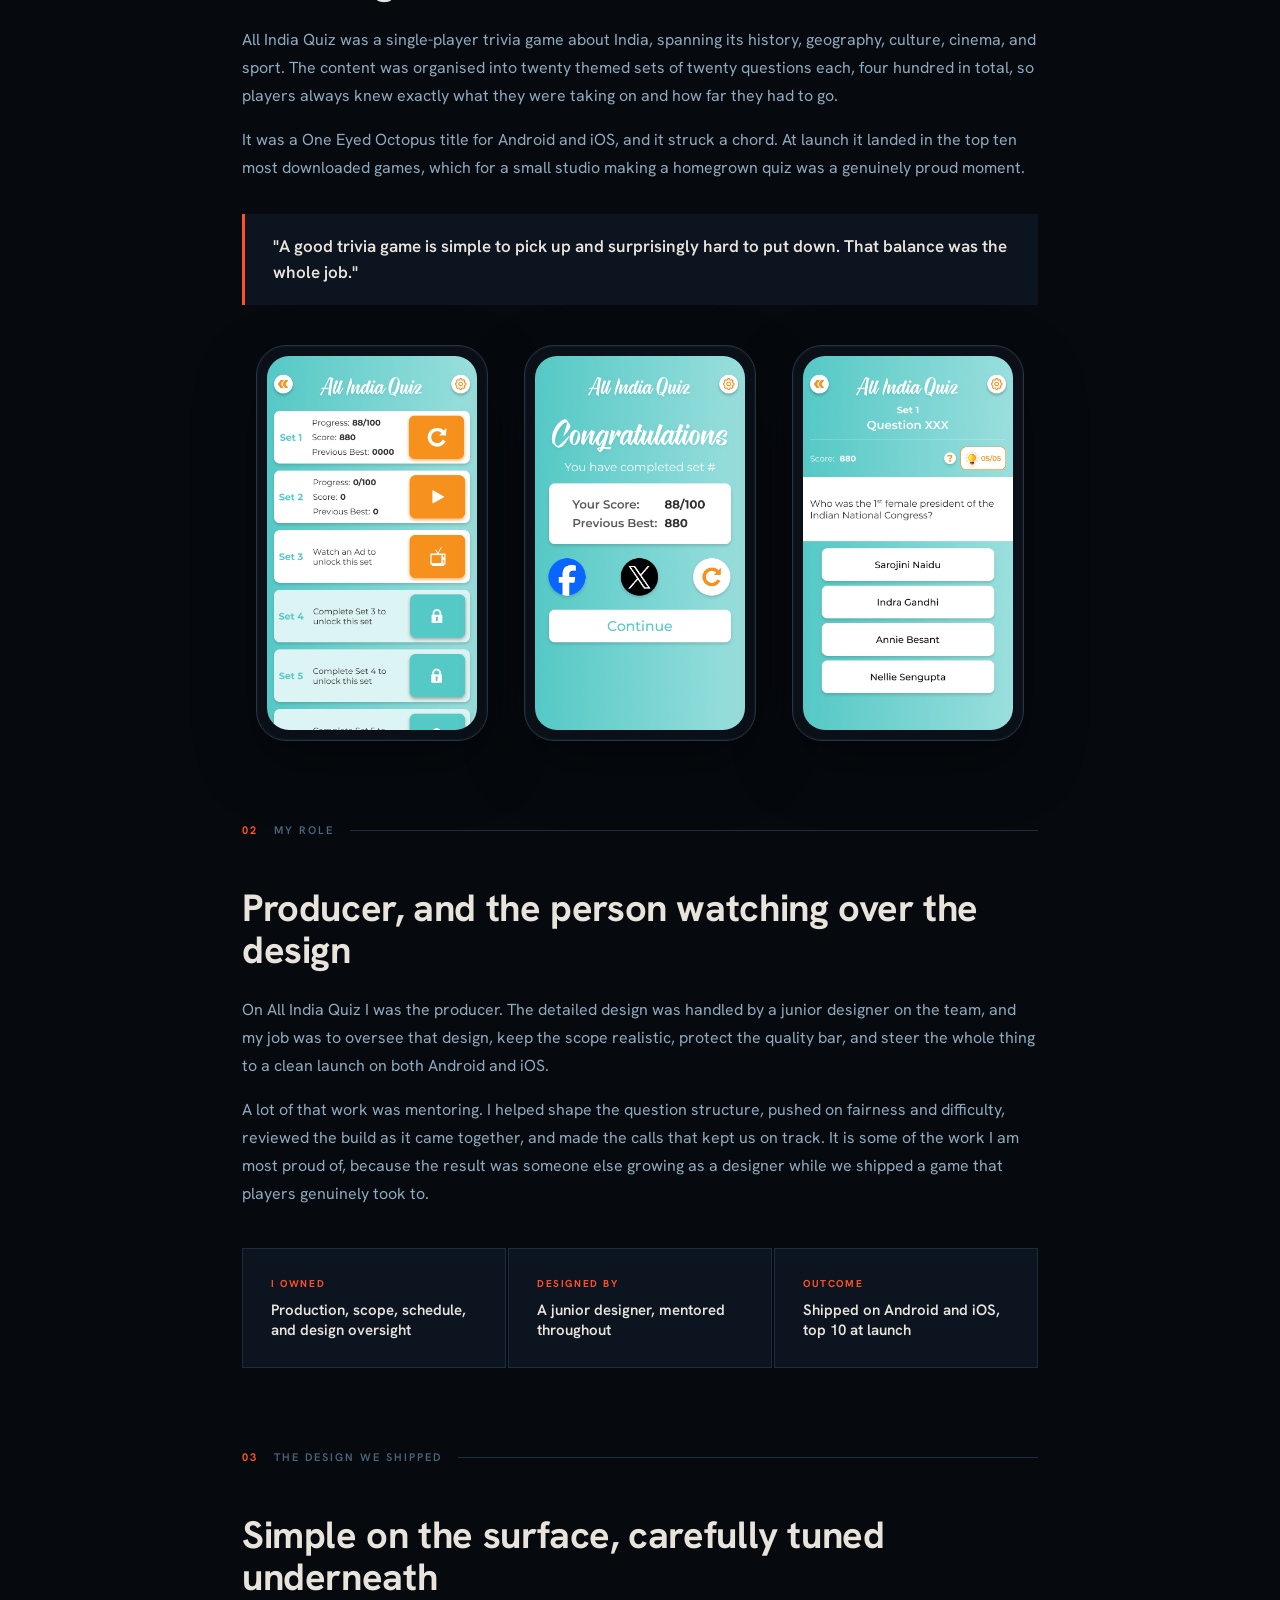
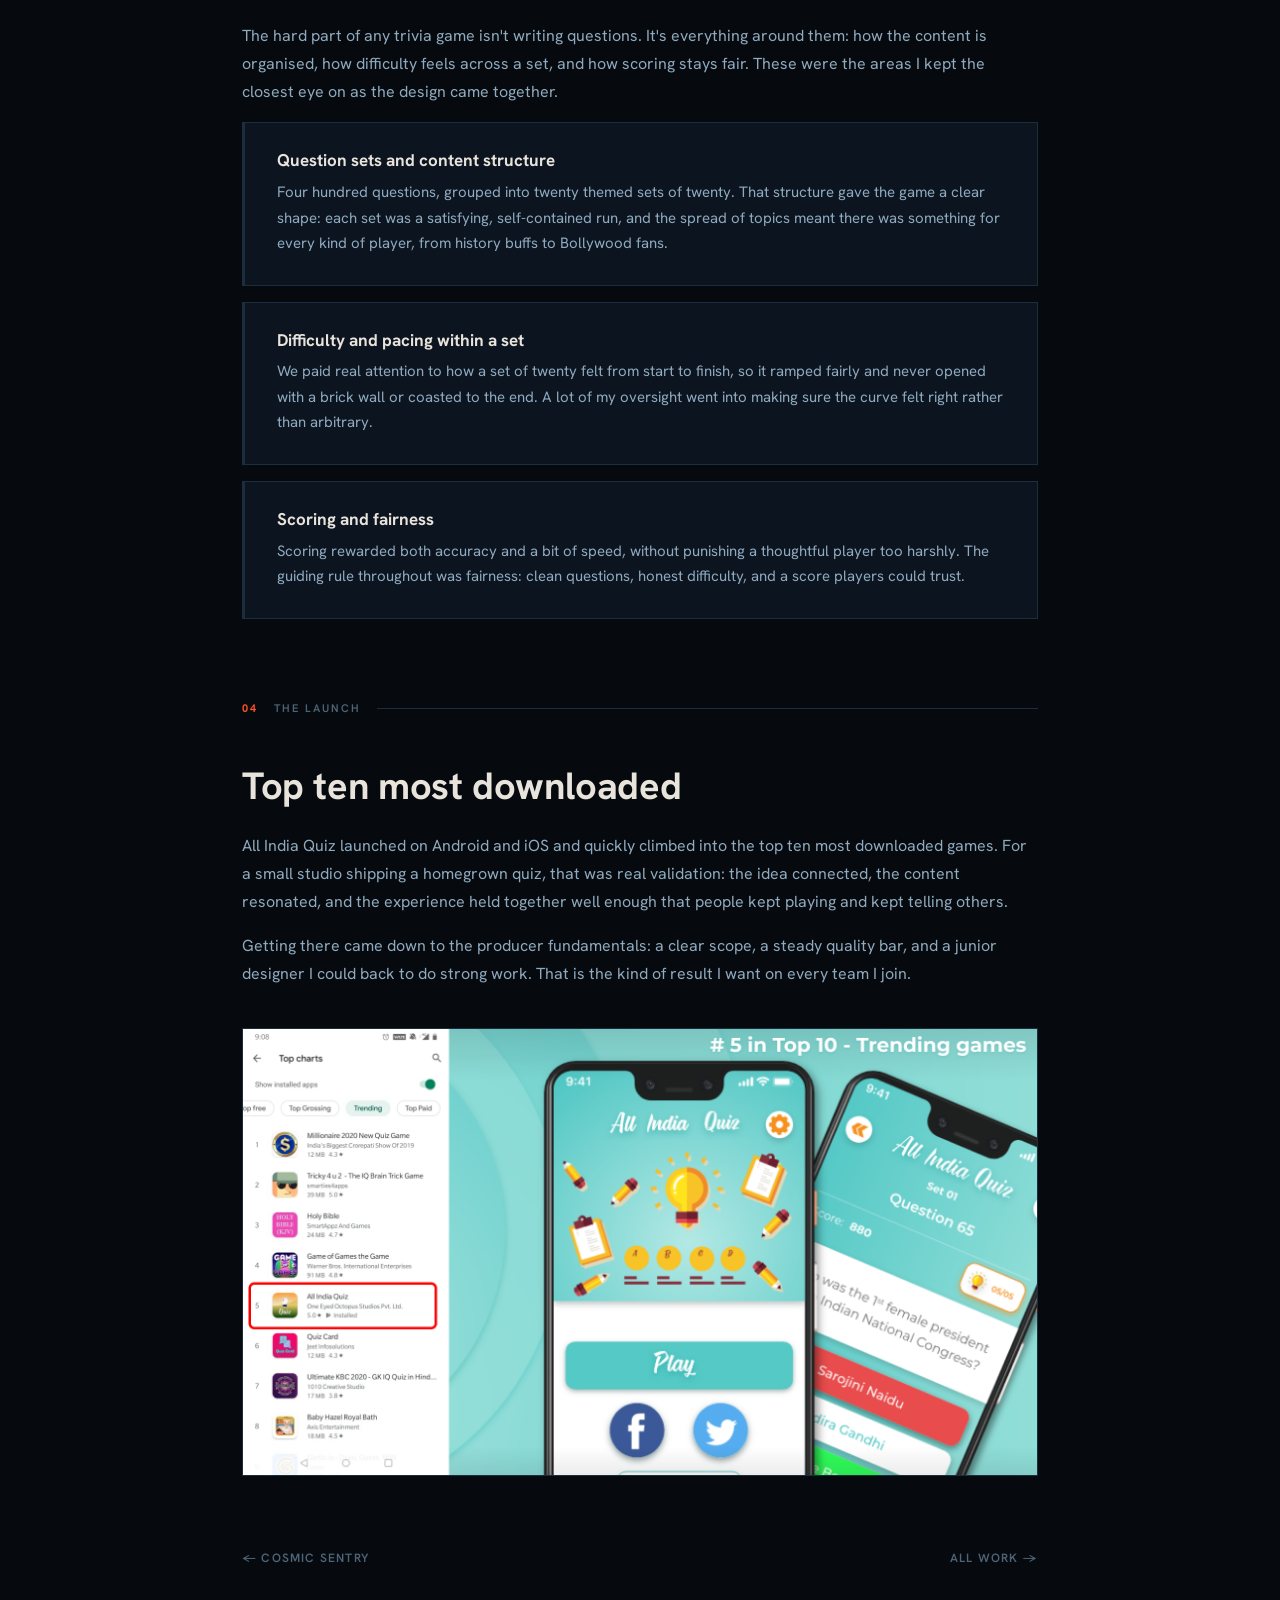
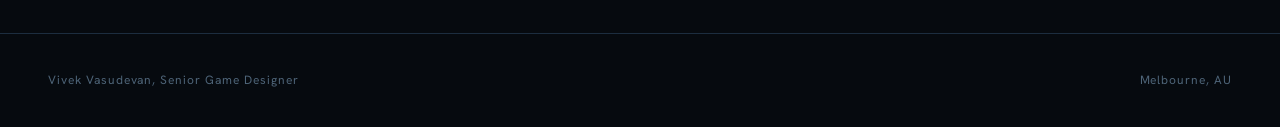
==== commit 36293c44: "Add light/dark theme toggle; update resume from PDF; Kawaii caption + accent tweaks - Light theme vi" ====
--- a/all-india-quiz.html
+++ b/all-india-quiz.html
@@ -4,7 +4,8 @@
   <meta charset="UTF-8">
   <meta name="viewport" content="width=device-width, initial-scale=1.0">
   <title>All India Quiz · Vivek Vasudevan</title>
-  <link rel="stylesheet" href="styles.css">
+  <script>(function(){try{var t=localStorage.getItem('theme')||'dark';document.documentElement.setAttribute('data-theme',t);}catch(e){}})();function toggleTheme(){var h=document.documentElement,t=h.getAttribute('data-theme')==='light'?'dark':'light';h.setAttribute('data-theme',t);try{localStorage.setItem('theme',t);}catch(e){}}</script>
+  <link rel="stylesheet" href="styles.css?v=3">
   <style>
     /* Game screens shown in phone mockups */
     .aiq-phones {
@@ -41,6 +42,7 @@
     <ul class="nav-links">
       <li><a href="index.html">Work</a></li>
       <li><a href="resume.html">Resume</a></li>
+      <li><button class="theme-toggle" onclick="toggleTheme()" aria-label="Toggle light or dark mode" title="Toggle theme"><svg class="icon-sun" viewBox="0 0 24 24" fill="none" stroke="currentColor" stroke-width="2" stroke-linecap="round" stroke-linejoin="round"><circle cx="12" cy="12" r="4"/><path d="M12 2v2M12 20v2M4.93 4.93l1.41 1.41M17.66 17.66l1.41 1.41M2 12h2M20 12h2M6.34 17.66l-1.41 1.41M19.07 4.93l-1.41 1.41"/></svg><svg class="icon-moon" viewBox="0 0 24 24" fill="none" stroke="currentColor" stroke-width="2" stroke-linecap="round" stroke-linejoin="round"><path d="M21 12.79A9 9 0 1 1 11.21 3 7 7 0 0 0 21 12.79z"/></svg></button></li>
     </ul>
   </nav>
 
--- a/styles.css
+++ b/styles.css
@@ -17,7 +17,24 @@
   --content-width: 860px;
   --wide-width: 1200px;
   --gap: clamp(60px, 8vw, 96px);
-}
+  --nav-bg: rgba(6,10,15,0.92);
+}
+
+/* ─── LIGHT THEME ─── */
+html[data-theme="light"] {
+  --bg: #FBFAF8;
+  --surface: #FFFFFF;
+  --surface-hover: #F1EFEA;
+  --border: #E4E0D6;
+  --text: #16130F;
+  --text-secondary: #4F5B66;
+  --muted: #8A93A0;
+  --accent: #FF5028;
+  --accent-dim: rgba(255,80,40,0.10);
+  --teal: #009E8C;
+  --nav-bg: rgba(251,250,248,0.9);
+}
+html[data-theme="light"] body::after { opacity: 0.25; }
 
 * { margin: 0; padding: 0; box-sizing: border-box; }
 html { scroll-behavior: smooth; }
@@ -51,10 +68,26 @@
   align-items: center;
   justify-content: space-between;
   padding: 0 48px;
-  background: rgba(6,10,15,0.92);
+  background: var(--nav-bg);
   backdrop-filter: blur(16px);
   border-bottom: 1px solid var(--border);
 }
+
+/* ─── THEME TOGGLE ─── */
+.nav-links { align-items: center; }
+.theme-toggle {
+  display: inline-flex; align-items: center; justify-content: center;
+  width: 34px; height: 34px; padding: 0;
+  background: none; border: 1px solid var(--border); border-radius: 8px;
+  color: var(--text-secondary); cursor: pointer;
+  transition: color 0.2s, border-color 0.2s;
+}
+.theme-toggle:hover { color: var(--text); border-color: var(--muted); }
+.theme-toggle svg { width: 17px; height: 17px; }
+.theme-toggle .icon-moon { display: none; }
+.theme-toggle .icon-sun { display: block; }
+html[data-theme="light"] .theme-toggle .icon-sun { display: none; }
+html[data-theme="light"] .theme-toggle .icon-moon { display: block; }
 
 .nav-logo {
   display: inline-flex;
